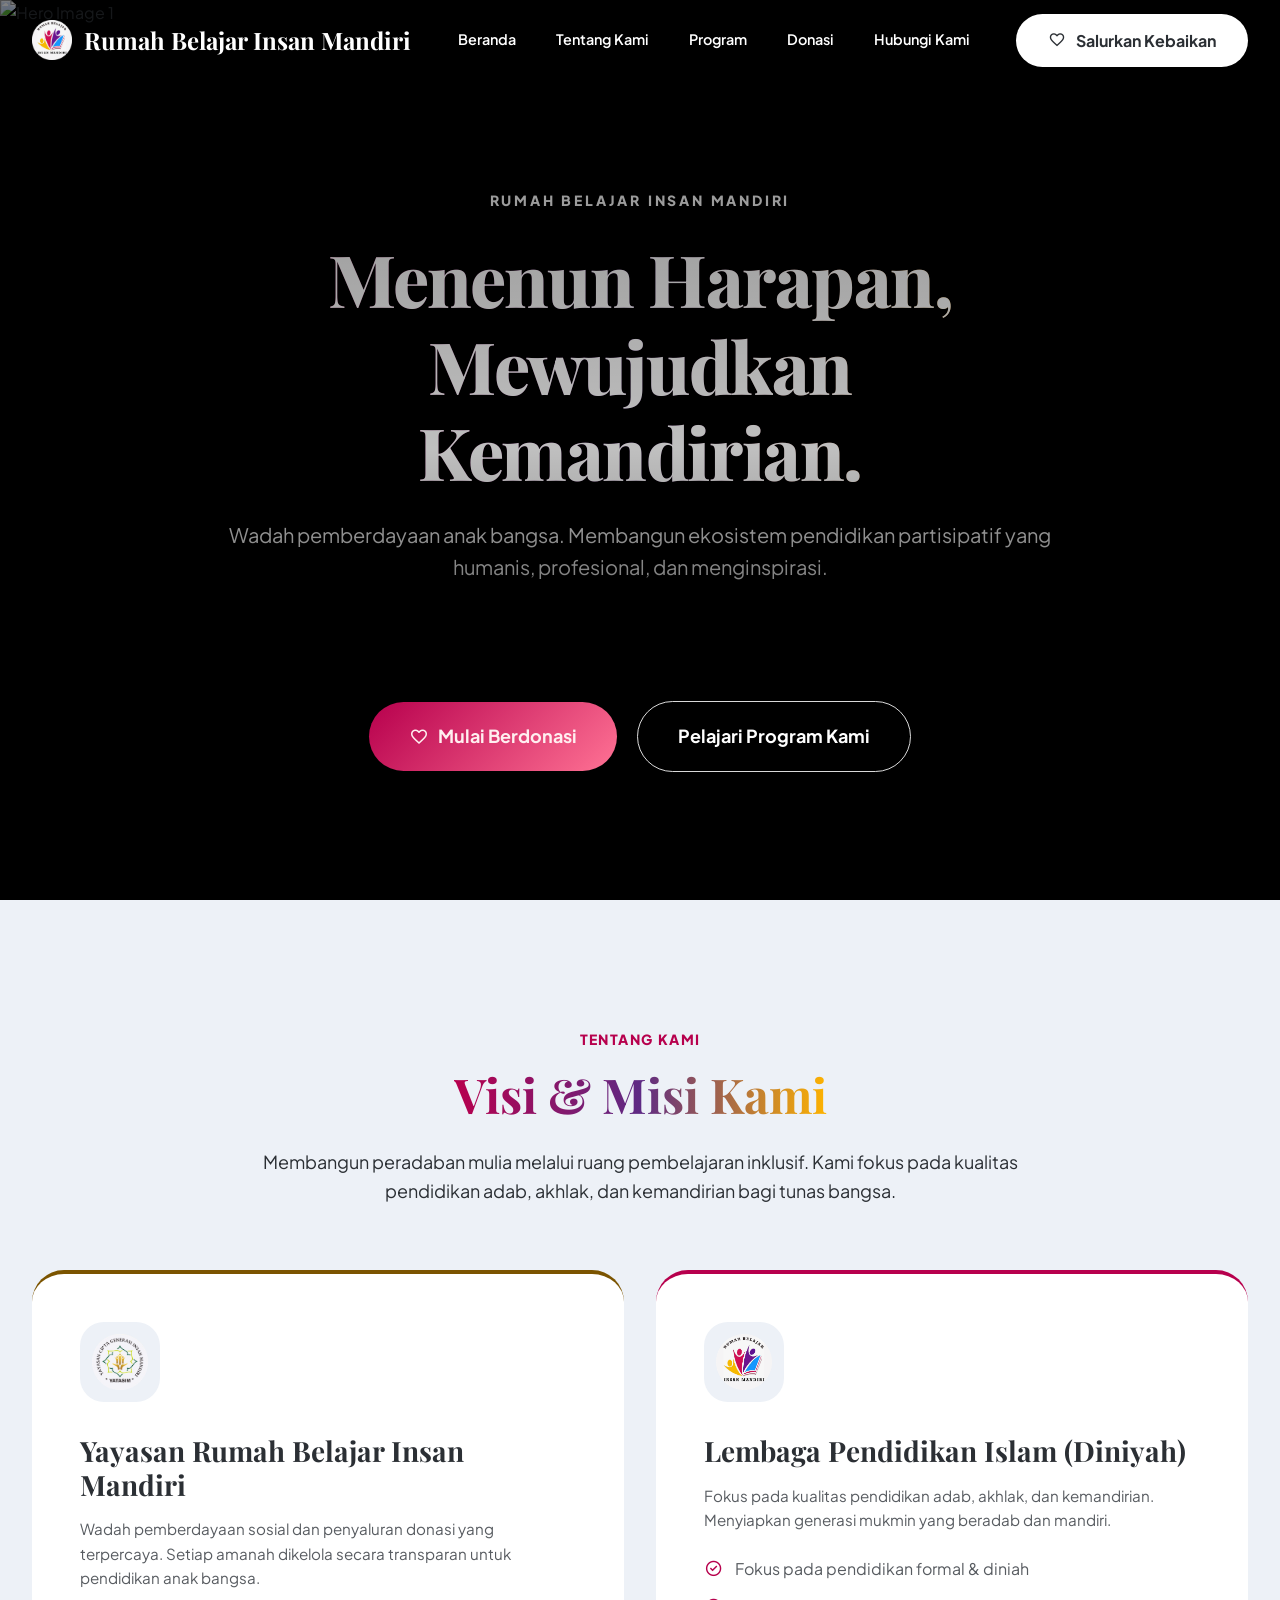
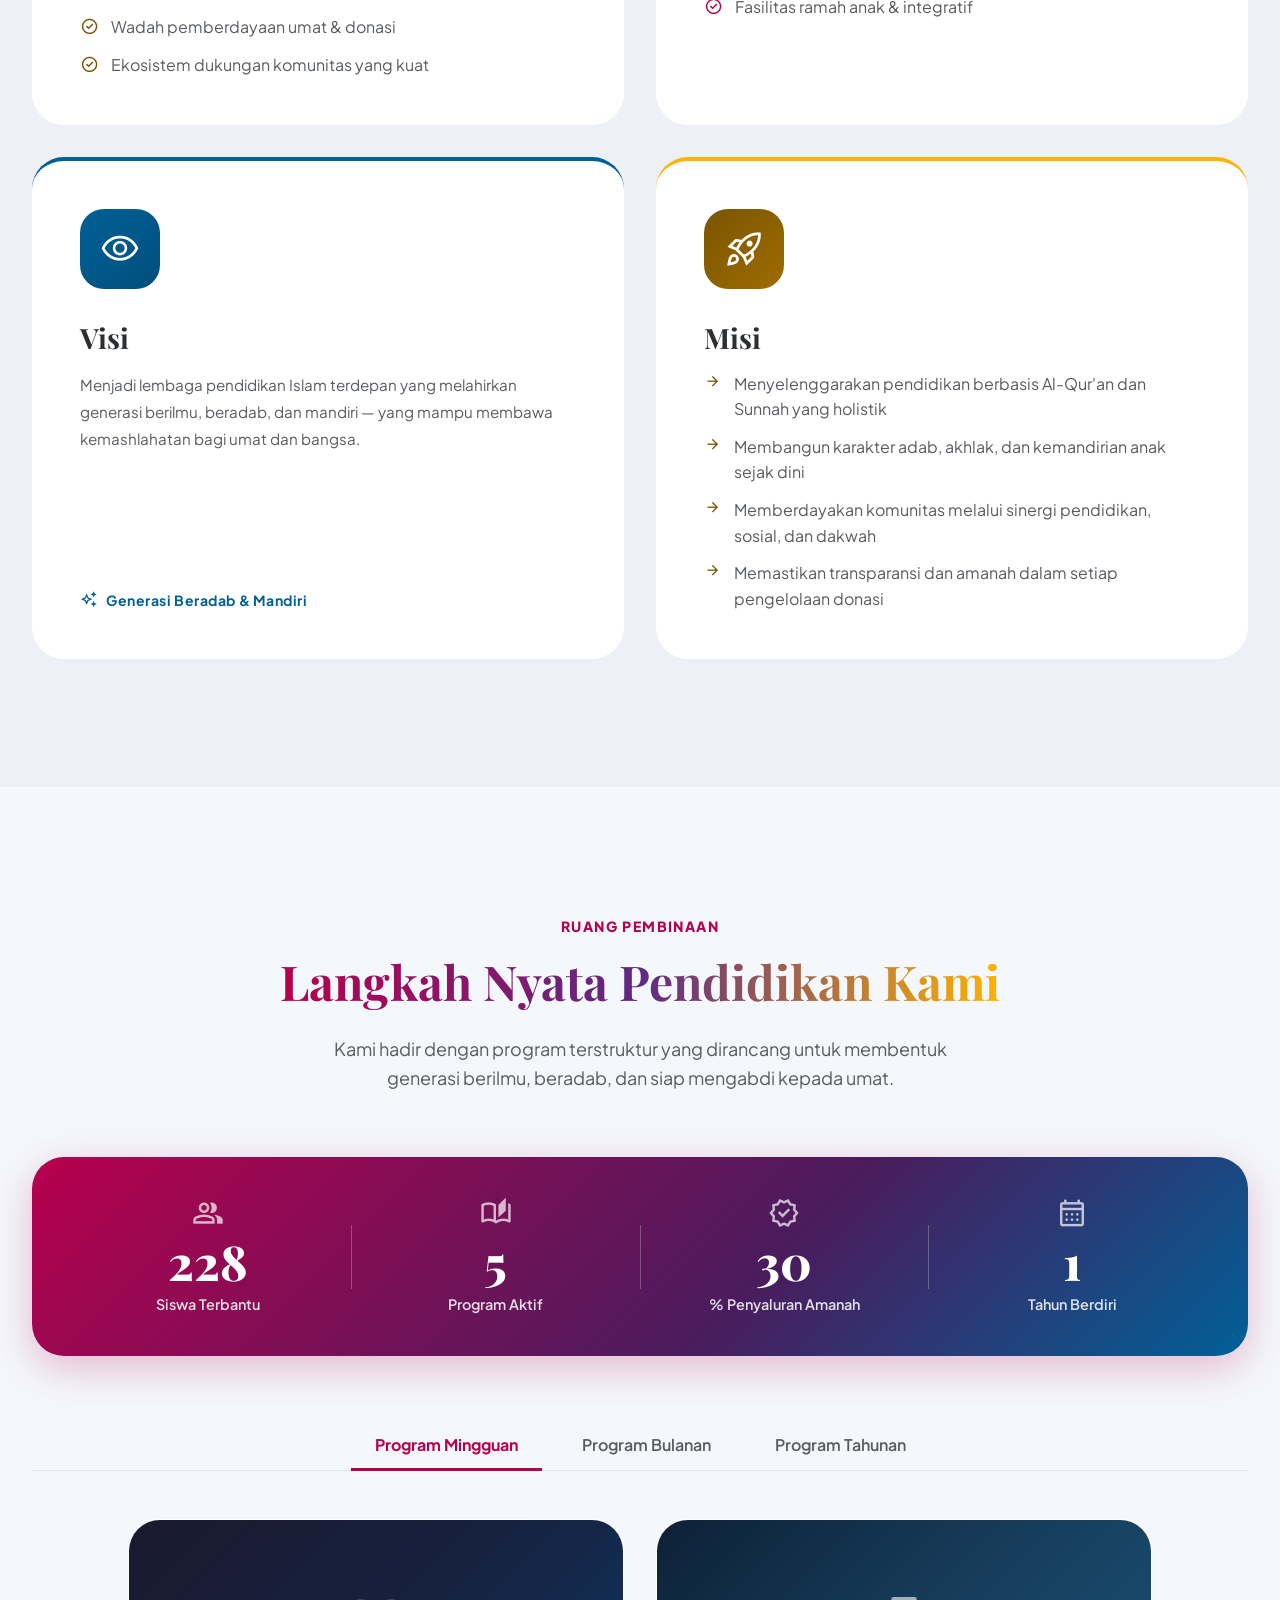
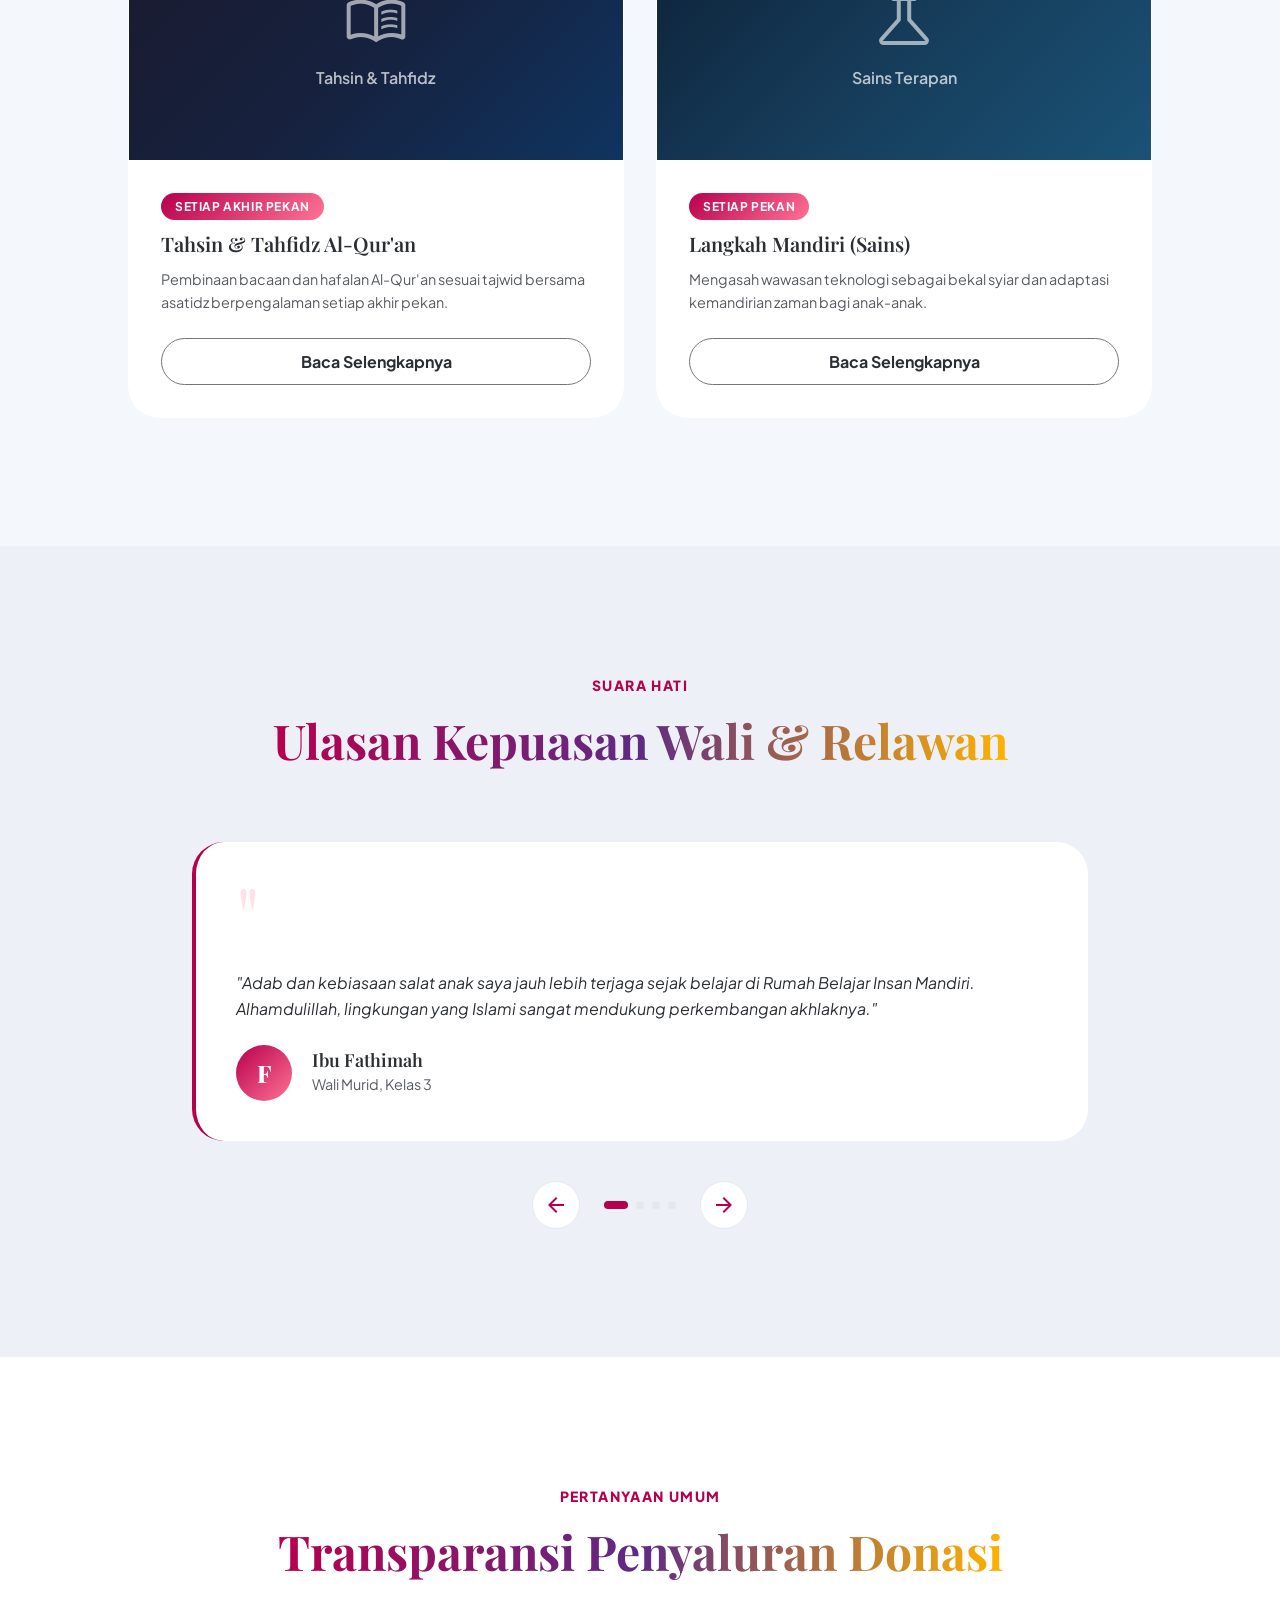
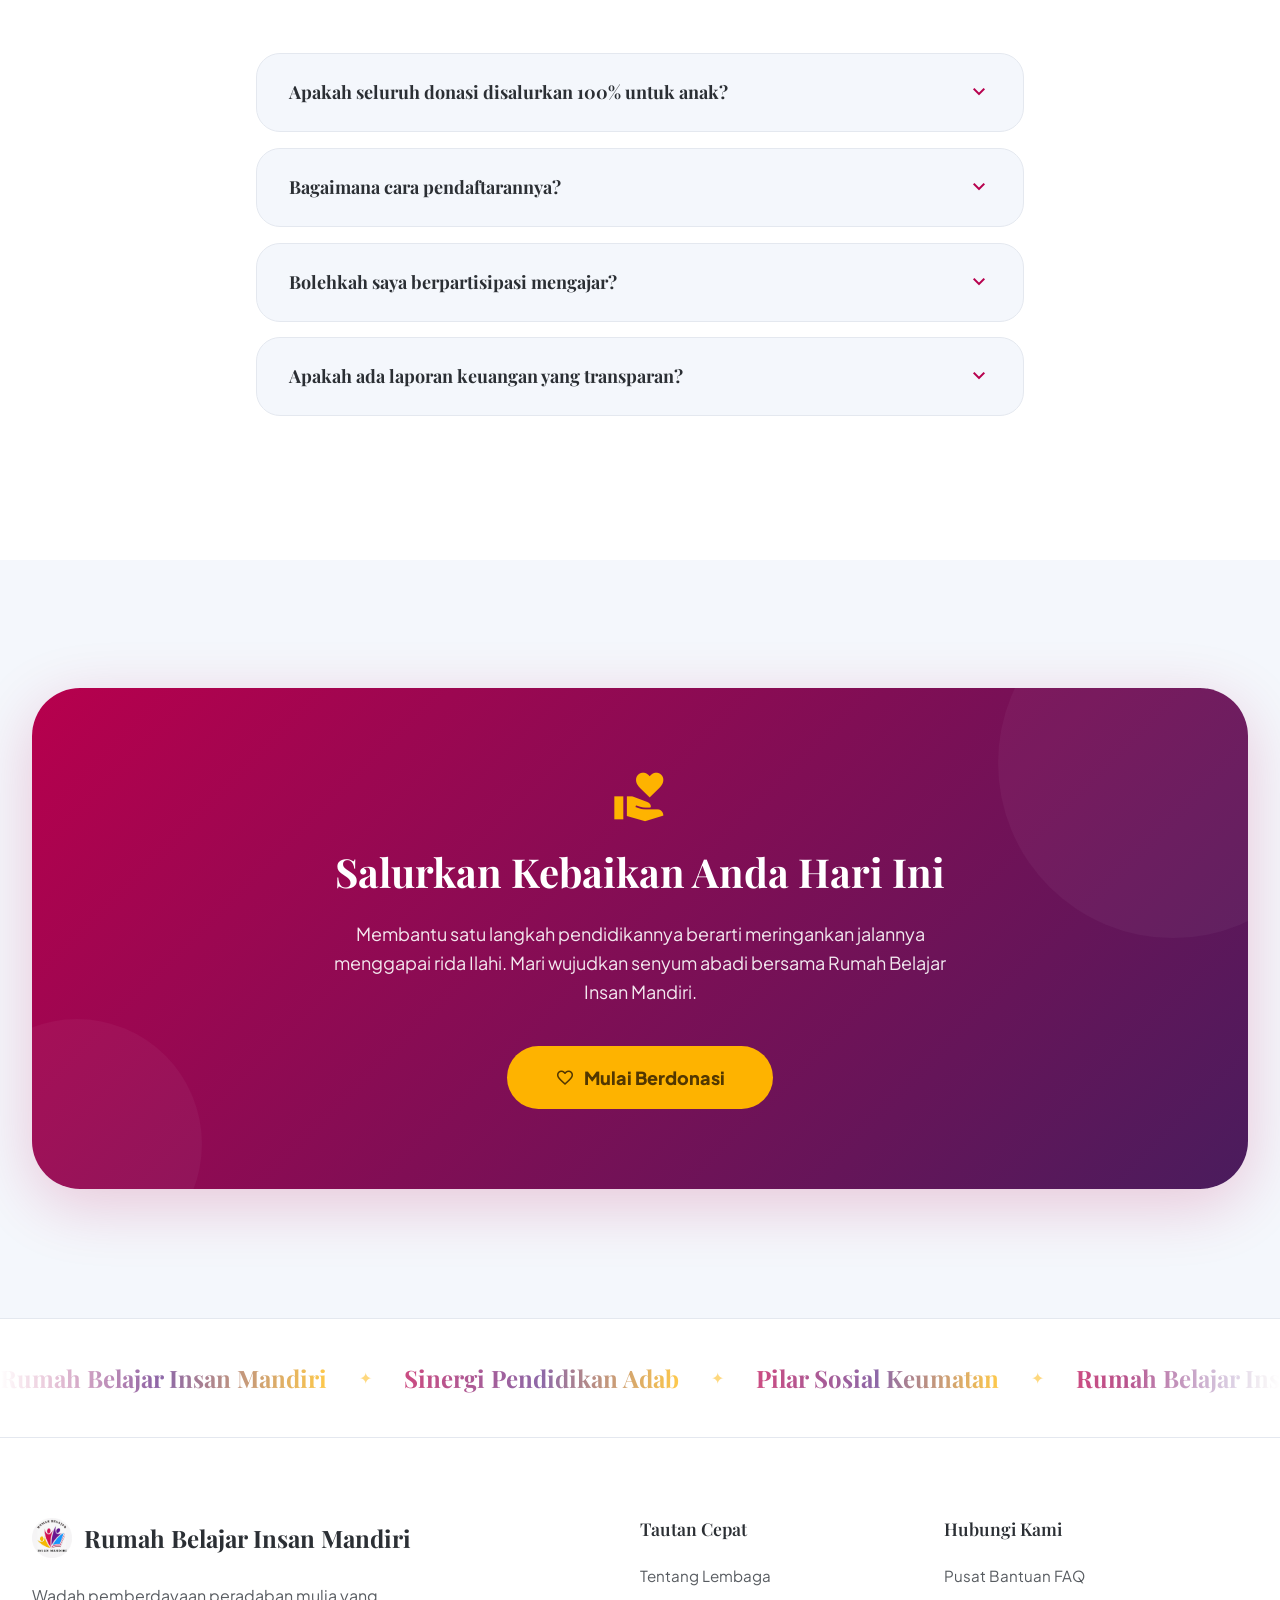
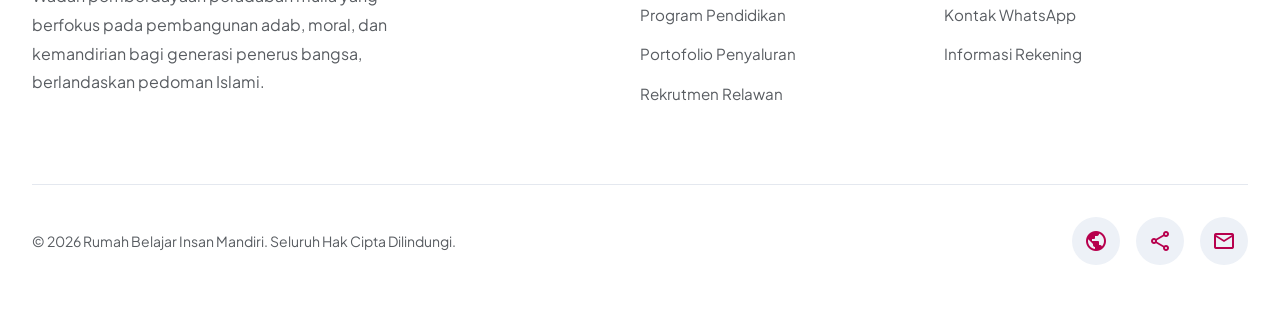
==== index.html @ d5477047 "first commit" ====
<!DOCTYPE html>
<html lang="id">
<head>
    <meta charset="UTF-8">
    <meta name="viewport" content="width=device-width, initial-scale=1.0">
    <title>Rumah Belajar Insan Mandiri</title>
    <meta name="description" content="Wadah pemberdayaan peradaban mulia yang berfokus pada pembangunan adab, moral, dan kemandirian bagi generasi penerus bangsa, berlandaskan pedoman Islami.">
    
    <!-- Fonts -->
    <link rel="preconnect" href="https://fonts.googleapis.com">
    <link rel="preconnect" href="https://fonts.gstatic.com" crossorigin>
    <link href="https://fonts.googleapis.com/css2?family=Plus+Jakarta+Sans:wght@400;500;600;700;800&family=Playfair+Display:ital,wght@0,600;0,700;0,800;1,600&display=swap" rel="stylesheet">
    <link href="https://fonts.googleapis.com/css2?family=Material+Symbols+Outlined:wght,FILL@100..700,0..1&display=swap" rel="stylesheet">
    
    <link rel="stylesheet" href="./css/styles.css">
</head>
<body>

    <!-- Top Navigation (Transparent-to-Solid via JS) -->
    <header class="header-glass">
        <nav class="container flex justify-between items-center" style="height: 100%;">
            <div class="nav-logo">
                <img src="./logo2.png" alt="Logo Rumah Belajar Insan Mandiri">
                <span class="nav-title">Rumah Belajar Insan Mandiri</span>
            </div>
            
            <div class="nav-links">
                <a href="#" class="active">Beranda</a>
                <a href="#tentang">Tentang Kami</a>
                <a href="#program">Program</a>
                <a href="#donasi">Donasi</a>
                <a href="#kontak">Hubungi Kami</a>
            </div>
            
            <div class="nav-actions">
                <button class="btn btn-primary" onclick="document.getElementById('donasi').scrollIntoView({behavior:'smooth'})">
                    <span class="material-symbols-outlined" style="font-size: 18px;">favorite</span>
                    Salurkan Kebaikan
                </button>
            </div>
        </nav>
    </header>

    <main>
        <!-- ===== HERO SECTION ===== -->
        <section class="hero-wrapper">
            <div id="hero-slider" style="position: absolute; inset: 0;"></div>
            <div class="hero-slider-overlay"></div>
            
            <!-- Hero Content: text injected by JS, buttons fixed at bottom -->
            <div class="hero-content">
                <!-- CTA buttons stay fixed at bottom, text is in .hero-slide-text above -->
                <div class="hero-cta-wrapper">
                    <a href="#donasi" class="btn btn-primary fade-stagger-1" style="padding: 1.25rem 2.5rem; font-size: 1.125rem;">
                        <span class="material-symbols-outlined" style="font-size: 20px;">favorite</span>
                        Mulai Berdonasi
                    </a>
                    <a href="#program" class="btn btn-hero-outline fade-stagger-2" style="padding: 1.25rem 2.5rem; font-size: 1.125rem;">
                        Pelajari Program Kami
                    </a>
                </div>
            </div>
        </section>

        <!-- STATS SECTION removed from here, moved to Program section -->

        <!-- ===== TENTANG KAMI SECTION ===== -->
        <section id="tentang" class="section-padding" style="background-color: var(--surface-container-low)">
            <div class="container">
                <!-- Section Heading - CENTERED -->
                <div class="section-heading reveal">
                    <span class="text-label-md">Tentang Kami</span>
                    <h2 class="text-gradient">Visi &amp; Misi Kami</h2>
                    <p class="text-body-lg" style="max-width: 48rem; margin: 0 auto; color: var(--on-surface);">Membangun peradaban mulia melalui ruang pembelajaran inklusif. Kami fokus pada kualitas pendidikan adab, akhlak, dan kemandirian bagi tunas bangsa.</p>
                </div>
                
                <!-- 3-Card Layout: Lembaga + Visi + Misi -->
                <div class="tentang-cards-grid">
                    <!-- Card 1: Yayasan -->
                    <div class="bento-card reveal delay-100" style="border-top: 4px solid var(--tertiary);">
                        <div class="bento-icon" style="background-color: var(--surface-container-low); padding: 0.5rem;">
                            <img src="./logo1.png" alt="Yayasan" style="width: 3.5rem; height: 3.5rem; object-fit: contain; border-radius: 0;">
                        </div>
                        <h3 style="margin-bottom: 1rem;">Yayasan Rumah Belajar Insan Mandiri</h3>
                        <p class="text-on-surface-variant" style="margin-bottom: 1.5rem; font-size: 0.95rem;">Wadah pemberdayaan sosial dan penyaluran donasi yang terpercaya. Setiap amanah dikelola secara transparan untuk pendidikan anak bangsa.</p>
                        <ul style="color: var(--on-surface-variant); list-style-type: none; padding: 0; display: flex; flex-direction: column; gap: 0.75rem;">
                            <li style="display: flex; align-items: center; gap: 0.75rem;">
                                <span class="material-symbols-outlined" style="font-size: 1.2rem; color: var(--tertiary); flex-shrink: 0;">check_circle</span>
                                Wadah pemberdayaan umat &amp; donasi
                            </li>
                            <li style="display: flex; align-items: center; gap: 0.75rem;">
                                <span class="material-symbols-outlined" style="font-size: 1.2rem; color: var(--tertiary); flex-shrink: 0;">check_circle</span>
                                Ekosistem dukungan komunitas yang kuat
                            </li>
                        </ul>
                    </div>
                    
                    <!-- Card 2: Lembaga Pendidikan (logo2) -->
                    <div class="bento-card reveal delay-200" style="border-top: 4px solid var(--primary);">
                        <div class="bento-icon" style="background-color: var(--surface-container-low); padding: 0.5rem;">
                            <img src="./logo2.png" alt="Lembaga Pendidikan" style="width: 3.5rem; height: 3.5rem; object-fit: contain; border-radius: 0;">
                        </div>
                        <h3 style="margin-bottom: 1rem;">Lembaga Pendidikan Islam (Diniyah)</h3>
                        <p class="text-on-surface-variant" style="margin-bottom: 1.5rem; font-size: 0.95rem;">Fokus pada kualitas pendidikan adab, akhlak, dan kemandirian. Menyiapkan generasi mukmin yang beradab dan mandiri.</p>
                        <ul style="color: var(--on-surface-variant); list-style-type: none; padding: 0; display: flex; flex-direction: column; gap: 0.75rem;">
                            <li style="display: flex; align-items: center; gap: 0.75rem;">
                                <span class="material-symbols-outlined" style="font-size: 1.2rem; color: var(--primary); flex-shrink: 0;">check_circle</span>
                                Fokus pada pendidikan formal &amp; diniah
                            </li>
                            <li style="display: flex; align-items: center; gap: 0.75rem;">
                                <span class="material-symbols-outlined" style="font-size: 1.2rem; color: var(--primary); flex-shrink: 0;">check_circle</span>
                                Fasilitas ramah anak &amp; integratif
                            </li>
                        </ul>
                    </div>

                    <!-- Card 3: Visi -->
                    <div class="bento-card visi-card reveal delay-300" style="border-top: 4px solid var(--secondary);">
                        <div class="bento-icon" style="background: linear-gradient(135deg, var(--secondary) 0%, #004f7c 100%);">
                            <span class="material-symbols-outlined" style="color: white; font-size: 2.5rem;">visibility</span>
                        </div>
                        <h3 style="margin-bottom: 1rem;">Visi</h3>
                        <p class="text-on-surface-variant" style="font-size: 0.95rem; line-height: 1.8;">
                            Menjadi lembaga pendidikan Islam terdepan yang melahirkan generasi berilmu, beradab, dan mandiri — yang mampu membawa kemashlahatan bagi umat dan bangsa.
                        </p>
                        <div class="vision-badge">
                            <span class="material-symbols-outlined" style="font-size: 1.1rem; color: var(--secondary);">auto_awesome</span>
                            Generasi Beradab &amp; Mandiri
                        </div>
                    </div>

                    <!-- Card 4: Misi -->
                    <div class="bento-card misi-card reveal delay-400" style="border-top: 4px solid var(--tertiary-container);">
                        <div class="bento-icon" style="background: linear-gradient(135deg, var(--tertiary) 0%, #9e6d00 100%);">
                            <span class="material-symbols-outlined" style="color: white; font-size: 2.5rem;">rocket_launch</span>
                        </div>
                        <h3 style="margin-bottom: 1rem;">Misi</h3>
                        <ul style="color: var(--on-surface-variant); list-style-type: none; padding: 0; display: flex; flex-direction: column; gap: 0.75rem;">
                            <li style="display: flex; align-items: flex-start; gap: 0.75rem;">
                                <span class="material-symbols-outlined" style="font-size: 1.1rem; color: var(--tertiary); flex-shrink: 0; margin-top: 2px;">arrow_forward</span>
                                Menyelenggarakan pendidikan berbasis Al-Qur'an dan Sunnah yang holistik
                            </li>
                            <li style="display: flex; align-items: flex-start; gap: 0.75rem;">
                                <span class="material-symbols-outlined" style="font-size: 1.1rem; color: var(--tertiary); flex-shrink: 0; margin-top: 2px;">arrow_forward</span>
                                Membangun karakter adab, akhlak, dan kemandirian anak sejak dini
                            </li>
                            <li style="display: flex; align-items: flex-start; gap: 0.75rem;">
                                <span class="material-symbols-outlined" style="font-size: 1.1rem; color: var(--tertiary); flex-shrink: 0; margin-top: 2px;">arrow_forward</span>
                                Memberdayakan komunitas melalui sinergi pendidikan, sosial, dan dakwah
                            </li>
                            <li style="display: flex; align-items: flex-start; gap: 0.75rem;">
                                <span class="material-symbols-outlined" style="font-size: 1.1rem; color: var(--tertiary); flex-shrink: 0; margin-top: 2px;">arrow_forward</span>
                                Memastikan transparansi dan amanah dalam setiap pengelolaan donasi
                            </li>
                        </ul>
                    </div>
                </div>
            </div>
        </section>

        <!-- ===== PROGRAM SECTION ===== -->
        <section id="program" class="section-padding">
            <div class="container">
                <!-- Section Heading - CENTERED -->
                <div class="section-heading reveal">
                    <span class="text-label-md">Ruang Pembinaan</span>
                    <h2 class="text-gradient">Langkah Nyata Pendidikan Kami</h2>
                    <p class="text-body-lg" style="max-width: 42rem; color: var(--on-surface-variant);">Kami hadir dengan program terstruktur yang dirancang untuk membentuk generasi berilmu, beradab, dan siap mengabdi kepada umat.</p>
                </div>

                <!-- ===== STATS COUNTER (moved from home) ===== -->
                <div class="program-stats-banner reveal delay-100">
                    <div class="pstat-item">
                        <span class="material-symbols-outlined pstat-icon">group</span>
                        <div class="stat-number" data-target="500">0</div>
                        <div class="stat-label">Siswa Terbantu</div>
                    </div>
                    <div class="pstat-divider"></div>
                    <div class="pstat-item">
                        <span class="material-symbols-outlined pstat-icon">auto_stories</span>
                        <div class="stat-number" data-target="12">0</div>
                        <div class="stat-label">Program Aktif</div>
                    </div>
                    <div class="pstat-divider"></div>
                    <div class="pstat-item">
                        <span class="material-symbols-outlined pstat-icon">verified</span>
                        <div class="stat-number" data-target="100">0</div>
                        <div class="stat-label">% Penyaluran Amanah</div>
                    </div>
                    <div class="pstat-divider"></div>
                    <div class="pstat-item">
                        <span class="material-symbols-outlined pstat-icon">calendar_month</span>
                        <div class="stat-number" data-target="5">0</div>
                        <div class="stat-label">Tahun Berdiri</div>
                    </div>
                </div>

                <!-- Program Tabs Menu -->
                <div class="program-tabs flex justify-center gap-4 mb-12 reveal delay-200">
                    <button class="tab-btn active" data-tab="mingguan">Program Mingguan</button>
                    <button class="tab-btn" data-tab="bulanan">Program Bulanan</button>
                    <button class="tab-btn" data-tab="tahunan">Program Tahunan</button>
                </div>
                
                <!-- Mingguan -->
                <div class="tab-content active" id="tab-mingguan">
                    <div class="grid grid-cols-2 gap-8" style="max-width: 64rem; margin: 0 auto;">
                        <div class="program-card reveal delay-100">
                            <div class="program-image-wrapper">
                                <div class="program-img-placeholder" style="background: linear-gradient(135deg, #1a1a2e 0%, #16213e 50%, #0f3460 100%);">
                                    <span class="material-symbols-outlined" style="font-size: 4rem; color: rgba(255,255,255,0.6);">menu_book</span>
                                    <p style="color: rgba(255,255,255,0.7); font-weight: 600; margin-top: 0.75rem;">Tahsin &amp; Tahfidz</p>
                                </div>
                            </div>
                            <div class="program-content">
                                <div class="program-badge">Setiap Akhir Pekan</div>
                                <h4 style="margin-bottom: 0.75rem;">Tahsin &amp; Tahfidz Al-Qur'an</h4>
                                <p class="text-on-surface-variant text-sm" style="margin-bottom: 1.5rem;">Pembinaan bacaan dan hafalan Al-Qur'an sesuai tajwid bersama asatidz berpengalaman setiap akhir pekan.</p>
                                <button class="btn btn-outline" style="width: 100%; border: 1px solid var(--outline); padding: 0.75rem;">Baca Selengkapnya</button>
                            </div>
                        </div>
                        <div class="program-card reveal delay-200">
                            <div class="program-image-wrapper">
                                <div class="program-img-placeholder" style="background: linear-gradient(135deg, #0d2137 0%, #163c5a 50%, #1a5276 100%);">
                                    <span class="material-symbols-outlined" style="font-size: 4rem; color: rgba(255,255,255,0.6);">science</span>
                                    <p style="color: rgba(255,255,255,0.7); font-weight: 600; margin-top: 0.75rem;">Sains Terapan</p>
                                </div>
                            </div>
                            <div class="program-content">
                                <div class="program-badge">Setiap Pekan</div>
                                <h4 style="margin-bottom: 0.75rem;">Langkah Mandiri (Sains)</h4>
                                <p class="text-on-surface-variant text-sm" style="margin-bottom: 1.5rem;">Mengasah wawasan teknologi sebagai bekal syiar dan adaptasi kemandirian zaman bagi anak-anak.</p>
                                <button class="btn btn-outline" style="width: 100%; border: 1px solid var(--outline); padding: 0.75rem;">Baca Selengkapnya</button>
                            </div>
                        </div>
                    </div>
                </div>

                <!-- Bulanan -->
                <div class="tab-content" id="tab-bulanan" style="display: none;">
                    <div class="grid grid-cols-2 gap-8" style="max-width: 64rem; margin: 0 auto;">
                        <div class="program-card">
                            <div class="program-image-wrapper">
                                <div class="program-img-placeholder" style="background: linear-gradient(135deg, #1b1b2f 0%, #2d2b55 50%, #3d3580 100%);">
                                    <span class="material-symbols-outlined" style="font-size: 4rem; color: rgba(255,255,255,0.6);">volunteer_activism</span>
                                    <p style="color: rgba(255,255,255,0.7); font-weight: 600; margin-top: 0.75rem;">Bakti Sosial</p>
                                </div>
                            </div>
                            <div class="program-content">
                                <div class="program-badge">Setiap Bulan</div>
                                <h4 style="margin-bottom: 0.75rem;">Bakti Sosial Peduli Umat</h4>
                                <p class="text-on-surface-variant text-sm" style="margin-bottom: 1.5rem;">Kegiatan rutin pembagian sembako dan bantuan pendidikan untuk keluarga prasejahtera.</p>
                                <button class="btn btn-outline" style="width: 100%; border: 1px solid var(--outline); padding: 0.75rem;">Baca Selengkapnya</button>
                            </div>
                        </div>
                        <div class="program-card">
                            <div class="program-image-wrapper">
                                <div class="program-img-placeholder" style="background: linear-gradient(135deg, #1a0a26 0%, #331a4a 50%, #4a2570 100%);">
                                    <span class="material-symbols-outlined" style="font-size: 4rem; color: rgba(255,255,255,0.6);">family_restroom</span>
                                    <p style="color: rgba(255,255,255,0.7); font-weight: 600; margin-top: 0.75rem;">Parenting Islami</p>
                                </div>
                            </div>
                            <div class="program-content">
                                <div class="program-badge">Bulanan</div>
                                <h4 style="margin-bottom: 0.75rem;">Kajian Parenting Islami</h4>
                                <p class="text-on-surface-variant text-sm" style="margin-bottom: 1.5rem;">Membekali wali murid dengan ilmu pengasuhan anak secara Islami agar selaras antara sekolah dan rumah.</p>
                                <button class="btn btn-outline" style="width: 100%; border: 1px solid var(--outline); padding: 0.75rem;">Baca Selengkapnya</button>
                            </div>
                        </div>
                    </div>
                </div>

                <!-- Tahunan -->
                <div class="tab-content" id="tab-tahunan" style="display: none;">
                    <div class="grid grid-cols-2 gap-8" style="max-width: 64rem; margin: 0 auto;">
                        <div class="program-card">
                            <div class="program-image-wrapper">
                                <div class="program-img-placeholder" style="background: linear-gradient(135deg, #162026 0%, #1a3540 50%, #1e4d5e 100%);">
                                    <span class="material-symbols-outlined" style="font-size: 4rem; color: rgba(255,255,255,0.6);">mosque</span>
                                    <p style="color: rgba(255,255,255,0.7); font-weight: 600; margin-top: 0.75rem;">Ramadhan</p>
                                </div>
                            </div>
                            <div class="program-content">
                                <div class="program-badge">Tahunan</div>
                                <h4 style="margin-bottom: 0.75rem;">Semarak Ramadhan Berkah</h4>
                                <p class="text-on-surface-variant text-sm" style="margin-bottom: 1.5rem;">Pesantren kilat, ifthar jama'i, dan i'tikaf bersama untuk memaksimalkan ibadah di bulan rahmat.</p>
                                <button class="btn btn-outline" style="width: 100%; border: 1px solid var(--outline); padding: 0.75rem;">Baca Selengkapnya</button>
                            </div>
                        </div>
                        <div class="program-card">
                            <div class="program-image-wrapper">
                                <div class="program-img-placeholder" style="background: linear-gradient(135deg, #1a2600 0%, #2d4000 50%, #3f5900 100%);">
                                    <span class="material-symbols-outlined" style="font-size: 4rem; color: rgba(255,255,255,0.6);">school</span>
                                    <p style="color: rgba(255,255,255,0.7); font-weight: 600; margin-top: 0.75rem;">Wisuda Santri</p>
                                </div>
                            </div>
                            <div class="program-content">
                                <div class="program-badge">Tahunan</div>
                                <h4 style="margin-bottom: 0.75rem;">Wisuda &amp; Panggung Adab</h4>
                                <p class="text-on-surface-variant text-sm" style="margin-bottom: 1.5rem;">Ajang apresiasi tahunan di mana santri menunjukkan hafalan, adab, serta keterampilan.</p>
                                <button class="btn btn-outline" style="width: 100%; border: 1px solid var(--outline); padding: 0.75rem;">Baca Selengkapnya</button>
                            </div>
                        </div>
                    </div>
                </div>
            </div>
        </section>

        <!-- ===== TESTIMONIAL SECTION ===== -->
        <section class="section-padding testimonial-section">
            <div class="container">
                <!-- Section Heading - CENTERED -->
                <div class="section-heading reveal">
                    <span class="text-label-md">Suara Hati</span>
                    <h2 class="text-gradient">Ulasan Kepuasan Wali &amp; Relawan</h2>
                </div>
                
                <!-- Auto-rotating Testimonial Slider -->
                <div class="testimonial-slider-wrapper reveal delay-200">
                    <div class="testimonial-slider" id="testimonial-slider">

                        <div class="testimonial-slide active">
                            <div class="testimonial-card">
                                <span class="quote-mark">"</span>
                                <p class="testimonial-text">"Adab dan kebiasaan salat anak saya jauh lebih terjaga sejak belajar di Rumah Belajar Insan Mandiri. Alhamdulillah, lingkungan yang Islami sangat mendukung perkembangan akhlaknya."</p>
                                <div class="testimonial-author">
                                    <div class="testimonial-avatar" style="background: linear-gradient(135deg, var(--primary), var(--primary-container));">F</div>
                                    <div>
                                        <h4 style="font-size: 1.125rem;">Ibu Fathimah</h4>
                                        <span class="text-on-surface-variant text-sm">Wali Murid, Kelas 3</span>
                                    </div>
                                </div>
                            </div>
                        </div>

                        <div class="testimonial-slide">
                            <div class="testimonial-card">
                                <span class="quote-mark">"</span>
                                <p class="testimonial-text">"Mengabdi di sini menyadarkan saya bahwa sedekah ilmu adalah investasi abadi. Suasana Islami yang terjaga membuat aktivitas mengajar terasa sangat bermakna."</p>
                                <div class="testimonial-author">
                                    <div class="testimonial-avatar" style="background: linear-gradient(135deg, var(--secondary), #004f7c);">R</div>
                                    <div>
                                        <h4 style="font-size: 1.125rem;">Ust. Rahmat</h4>
                                        <span class="text-on-surface-variant text-sm">Pengajar Hafalan</span>
                                    </div>
                                </div>
                            </div>
                        </div>

                        <div class="testimonial-slide">
                            <div class="testimonial-card">
                                <span class="quote-mark">"</span>
                                <p class="testimonial-text">"Program sains di sini benar-benar inovatif. Anak saya jadi lebih kritis dan kreatif. Yang paling membanggakan, semua ilmu diajarkan dengan landasan keimanan yang kuat."</p>
                                <div class="testimonial-author">
                                    <div class="testimonial-avatar" style="background: linear-gradient(135deg, var(--tertiary), #9e6d00);">A</div>
                                    <div>
                                        <h4 style="font-size: 1.125rem;">Bapak Ahmad</h4>
                                        <span class="text-on-surface-variant text-sm">Wali Murid, Kelas 5</span>
                                    </div>
                                </div>
                            </div>
                        </div>

                        <div class="testimonial-slide">
                            <div class="testimonial-card">
                                <span class="quote-mark">"</span>
                                <p class="testimonial-text">"Donasi saya benar-benar terasa dampaknya. Laporan yang transparan dan komunikasi yang hangat membuat saya yakin untuk terus berkontribusi setiap bulannya."</p>
                                <div class="testimonial-author">
                                    <div class="testimonial-avatar" style="background: linear-gradient(135deg, #2d7a22, #4caf50);">S</div>
                                    <div>
                                        <h4 style="font-size: 1.125rem;">Ibu Siti Rahmah</h4>
                                        <span class="text-on-surface-variant text-sm">Donatur Tetap</span>
                                    </div>
                                </div>
                            </div>
                        </div>

                    </div>

                    <!-- Slider Controls -->
                    <div class="testimonial-controls">
                        <button class="testimonial-nav" id="prev-testimonial" aria-label="Previous">
                            <span class="material-symbols-outlined">arrow_back</span>
                        </button>
                        <div class="testimonial-dots" id="testimonial-dots"></div>
                        <button class="testimonial-nav" id="next-testimonial" aria-label="Next">
                            <span class="material-symbols-outlined">arrow_forward</span>
                        </button>
                    </div>
                </div>
            </div>
        </section>

        <!-- ===== FAQ SECTION ===== -->
        <section class="section-padding faq-section">
            <div class="container">
                <!-- Section Heading - CENTERED -->
                <div class="section-heading reveal">
                    <span class="text-label-md">Pertanyaan Umum</span>
                    <h2 class="text-gradient">Transparansi Penyaluran Donasi</h2>
                </div>
                
                <div style="max-width: 48rem; margin: 0 auto;">
                    <div class="faq-item reveal delay-100">
                        <div class="faq-question">
                            Apakah seluruh donasi disalurkan 100% untuk anak?
                            <span class="material-symbols-outlined icon">expand_more</span>
                        </div>
                        <div class="faq-answer">
                            Tentu. Infaq dan sedekah yang masuk secara ketat diaudit dan disalurkan sepenuhnya untuk operasional pendidikan, gizi, dan fasilitas Rumah Belajar Insan Mandiri.
                        </div>
                    </div>
                    <div class="faq-item reveal delay-200">
                        <div class="faq-question">
                            Bagaimana cara pendaftarannya?
                            <span class="material-symbols-outlined icon">expand_more</span>
                        </div>
                        <div class="faq-answer">
                            Sangat mudah. Anda bisa datang langsung ke sekretariat kami pada jam kerja atau menghubungi admin via WhatsApp di bagian 'Hubungi Kami'.
                        </div>
                    </div>
                    <div class="faq-item reveal delay-300">
                        <div class="faq-question">
                            Bolehkah saya berpartisipasi mengajar?
                            <span class="material-symbols-outlined icon">expand_more</span>
                        </div>
                        <div class="faq-answer">
                            Kami sangat terbuka untuk relawan pendidik. Jika Anda memiliki kompetensi dasar Agama, Sains, atau keterampilan praktis, pintu kami selebar-lebarnya terbuka.
                        </div>
                    </div>
                    <div class="faq-item reveal delay-300">
                        <div class="faq-question">
                            Apakah ada laporan keuangan yang transparan?
                            <span class="material-symbols-outlined icon">expand_more</span>
                        </div>
                        <div class="faq-answer">
                            Ya, laporan keuangan dan penyaluran donasi kami tersedia secara berkala dan dapat diakses oleh semua donatur. Transparansi adalah prinsip utama amanah kami.
                        </div>
                    </div>
                </div>
            </div>
        </section>

        <!-- ===== DONATION CTA SECTION ===== -->
        <section id="donasi" class="section-padding">
            <div class="container">
                <div class="donation-box reveal" style="background: linear-gradient(135deg, var(--primary) 0%, #4a1c5d 100%); color: white;">
                    <span class="material-symbols-outlined" style="font-size: 3.5rem; color: var(--tertiary-container); font-variation-settings: 'FILL' 1; display: block; margin-bottom: 1.5rem;">volunteer_activism</span>
                    <h2 style="font-size: 2.5rem; margin: 0 auto 1.5rem auto; max-width: 48rem; color: white;">
                        Salurkan Kebaikan Anda Hari Ini
                    </h2>
                    <p style="max-width: 40rem; margin: 0 auto 2.5rem auto; font-size: 1.125rem; color: rgba(255,255,255,0.9);">
                        Membantu satu langkah pendidikannya berarti meringankan jalannya menggapai rida Ilahi. Mari wujudkan senyum abadi bersama Rumah Belajar Insan Mandiri.
                    </p>
                    <div id="donation-cta-container" style="display: flex; flex-direction: column; align-items: center; gap: 1rem;">
                        <button class="btn" id="btn-mulai-donasi" style="font-size: 1.125rem; padding: 1.25rem 3rem; border-radius: 99px; font-weight: 800; background: var(--tertiary-container); color: var(--on-tertiary);">
                            <span class="material-symbols-outlined" style="font-size: 20px;">favorite</span>
                            Mulai Berdonasi
                        </button>
                        <div id="donation-options" style="display: none; gap: 1rem; flex-wrap: wrap; justify-content: center;">
                            <button class="btn" style="background: white; color: var(--primary); font-size: 1rem; padding: 1.25rem 2rem; border-radius: 99px; font-weight: 800; box-shadow: 0 4px 12px rgba(0,0,0,0.2);">
                                <span class="material-symbols-outlined" style="font-size: 20px;">account_balance</span>
                                Donasi via Bank
                            </button>
                            <button class="btn" style="background: transparent; color: white; border: 2px solid rgba(255,255,255,0.9); font-size: 1rem; padding: 1.25rem 2rem; border-radius: 99px; font-weight: 800;">
                                <span class="material-symbols-outlined" style="font-size: 20px;">chat</span>
                                Donasi via WhatsApp
                            </button>
                        </div>
                    </div>
                </div>
            </div>
        </section>

        <!-- ===== SCROLLING TAGLINE (Marquee) ===== -->
        <section class="marquee-section">
            <div class="marquee-container">
                <div class="marquee-track">
                    <span class="marquee-text">Rumah Belajar Insan Mandiri</span>
                    <span class="marquee-divider">✦</span>
                    <span class="marquee-text">Sinergi Pendidikan Adab</span>
                    <span class="marquee-divider">✦</span>
                    <span class="marquee-text">Pilar Sosial Keumatan</span>
                    <span class="marquee-divider">✦</span>
                    <span class="marquee-text">Rumah Belajar Insan Mandiri</span>
                    <span class="marquee-divider">✦</span>
                    <span class="marquee-text">Sinergi Pendidikan Adab</span>
                    <span class="marquee-divider">✦</span>
                    <span class="marquee-text">Pilar Sosial Keumatan</span>
                    <span class="marquee-divider">✦</span>
                </div>
            </div>
        </section>
    </main>

    <!-- ===== FOOTER ===== -->
    <footer id="kontak">
        <div class="container">
            <div class="grid grid-cols-4 gap-12" style="margin-bottom: 4rem;">
                <div style="grid-column: span 2;">
                    <div class="nav-logo" style="margin-bottom: 1.5rem;">
                        <img src="./logo2.png" alt="Logo Rumah Belajar Insan Mandiri">
                        <span class="nav-title" style="color: var(--on-background);">Rumah Belajar Insan Mandiri</span>
                    </div>
                    <p class="text-on-surface-variant" style="max-width: 25rem; line-height: 1.8;">
                        Wadah pemberdayaan peradaban mulia yang berfokus pada pembangunan adab, moral, dan kemandirian bagi generasi penerus bangsa, berlandaskan pedoman Islami.
                    </p>
                </div>
                
                <div>
                    <h4>Tautan Cepat</h4>
                    <ul class="footer-links">
                        <li><a href="#tentang">Tentang Lembaga</a></li>
                        <li><a href="#program">Program Pendidikan</a></li>
                        <li><a href="#donasi">Portofolio Penyaluran</a></li>
                        <li><a href="#">Rekrutmen Relawan</a></li>
                    </ul>
                </div>
                
                <div>
                    <h4>Hubungi Kami</h4>
                    <ul class="footer-links">
                        <li><a href="#">Pusat Bantuan FAQ</a></li>
                        <li><a href="#">Kontak WhatsApp</a></li>
                        <li><a href="#">Informasi Rekening</a></li>
                    </ul>
                </div>
            </div>
            
            <div class="flex justify-between items-center" style="border-top: 1px solid var(--surface-container); padding-top: 2rem; flex-wrap: wrap; gap: 1.5rem;">
                <p class="text-on-surface-variant" style="font-size: 0.875rem;">
                    © 2026 Rumah Belajar Insan Mandiri. Seluruh Hak Cipta Dilindungi.
                </p>
                
                <div class="flex gap-4">
                    <a href="#" class="social-pill"><span class="material-symbols-outlined">public</span></a>
                    <a href="#" class="social-pill"><span class="material-symbols-outlined">share</span></a>
                    <a href="#" class="social-pill"><span class="material-symbols-outlined">mail</span></a>
                </div>
            </div>
        </div>
    </footer>

    <script src="./js/script.js"></script>
</body>
</html>
---- css/styles.css ----
:root {
  /* Colors - Minimalist Premium */
  --surface: #f4f7fc;
  --surface-container-lowest: #ffffff;
  --surface-container-low: #edf1f7;
  --surface-container: #e4e8ef;
  --surface-container-high: #dee3ea;
  
  --on-surface: #2b2f34;
  --on-surface-variant: #585c61;
  --on-background: #2b2f34;
  
  --primary: #b7004d; /* Magenta */
  --primary-dim: #a00043;
  --primary-container: #ff7294;
  --on-primary: #ffeff0;
  
  --secondary: #006096; /* Blue */
  --secondary-container: #add6ff;
  --on-secondary: #003759;
  
  --tertiary: #7b5400; /* Golden Yellow */
  --tertiary-container: #feb300;
  --on-tertiary: #523700;
  
  --outline-variant: #aaadb3;
  --outline: #73777c;
  
  /* Typography */
  --font-sans: 'Plus Jakarta Sans', sans-serif;
  --font-serif: 'Playfair Display', serif;
  
  /* Radii & Shadows */
  --radius-sm: 0.5rem;
  --radius-md: 1.5rem;
  --radius-lg: 2rem;
  --radius-xl: 3rem;
  --radius-full: 9999px;
  
  --shadow-ambient: 0 4px 48px rgba(43, 47, 52, 0.06);
  --shadow-glow: 0 8px 32px rgba(183, 0, 77, 0.4);
}

/* Base */
* { margin: 0; padding: 0; box-sizing: border-box; }
html { scroll-behavior: smooth; }
body { font-family: var(--font-sans); background-color: var(--surface); color: var(--on-surface); line-height: 1.6; -webkit-font-smoothing: antialiased; }
a { text-decoration: none; color: inherit; transition: color 0.2s ease; }
ul, ol { list-style: none; }
img { max-width: 100%; display: block; border-radius: var(--radius-sm); }
button { cursor: pointer; border: none; background: none; font-family: inherit; transition: all 0.3s cubic-bezier(0.16, 1, 0.3, 1); }

/* Tab content smooth transition */
.tab-content { transition: opacity 0.5s cubic-bezier(0.16, 1, 0.3, 1), transform 0.5s cubic-bezier(0.16, 1, 0.3, 1); }

/* Typography */
h1, h2, h3, h4, h5, h6 { font-family: var(--font-serif); line-height: 1.2; color: var(--on-background); }
h1 { font-size: 3rem; font-weight: 800; letter-spacing: -0.02em; }
h2 { font-size: 2.5rem; font-weight: 700; }
h3 { font-size: 1.75rem; font-weight: 700; }
h4 { font-size: 1.25rem; font-weight: 600; }
@media (min-width: 1024px) { h1 { font-size: 4.5rem; } h2 { font-size: 3rem; } }

.text-body-lg { font-size: 1.125rem; font-weight: 400; color: var(--on-surface-variant); }
.text-sm { font-size: 0.9rem; }
.text-on-surface-variant { color: var(--on-surface-variant); }
.text-label-md { font-family: var(--font-sans); font-size: 0.875rem; font-weight: 800; letter-spacing: 0.1em; text-transform: uppercase; color: var(--primary); }

.text-gradient {
    background: linear-gradient(to right, var(--primary), #5e2a84, var(--tertiary-container));
    -webkit-background-clip: text;
    background-clip: text;
    color: transparent;
    display: inline-block;
}

/* Layout Utilities */
.container { max-width: 1280px; margin: 0 auto; padding: 0 2rem; }
.section-padding { padding: 6rem 0; }
@media (min-width: 1024px) { .section-padding { padding: 8rem 0; } }

.flex { display: flex; }
.flex-col { flex-direction: column; }
.flex-row { flex-direction: row; }
.items-center { align-items: center; }
.justify-between { justify-content: space-between; }
.justify-center { justify-content: center; }
.gap-4 { gap: 1rem; }
.gap-8 { gap: 2rem; }
.gap-x-6 { column-gap: 1.5rem; }
.mb-12 { margin-bottom: 3rem; }

.grid { display: grid; }
.grid-cols-2 { grid-template-columns: repeat(2, minmax(0, 1fr)); }
.grid-cols-3 { grid-template-columns: repeat(3, minmax(0, 1fr)); }
.grid-cols-4 { grid-template-columns: repeat(4, minmax(0, 1fr)); }
@media (max-width: 1024px) { .grid-cols-3 { grid-template-columns: 1fr; } .grid-cols-4 { grid-template-columns: repeat(2, minmax(0, 1fr)); } }
@media (max-width: 768px) { .grid-cols-2, .grid-cols-4 { grid-template-columns: 1fr; } }

/* ============================================================
   SECTION HEADING - Always Centered
   ============================================================ */
.section-heading {
    text-align: center;
    margin-bottom: 4rem;
    display: flex;
    flex-direction: column;
    align-items: center;
    gap: 1rem;
}
.section-heading .text-label-md {
    display: block;
}
.section-heading h2 {
    margin-bottom: 0.5rem;
}
.section-heading p {
    max-width: 48rem;
    text-align: center;
    color: var(--on-surface-variant);
}

/* Animations: Reveal on Scroll & Stagger */
.reveal { opacity: 0; transform: translateY(30px); transition: opacity 0.8s cubic-bezier(0.16, 1, 0.3, 1), transform 0.8s cubic-bezier(0.16, 1, 0.3, 1); will-change: opacity, transform; }
.reveal.active { opacity: 1; transform: translateY(0); }
.fade-stagger-1 { opacity: 0; animation: fadeInStagger 0.8s cubic-bezier(0.16, 1, 0.3, 1) 0.4s forwards; }
.fade-stagger-2 { opacity: 0; animation: fadeInStagger 0.8s cubic-bezier(0.16, 1, 0.3, 1) 0.6s forwards; }
@keyframes fadeInStagger { from { opacity: 0; transform: translateY(20px); } to { opacity: 1; transform: translateY(0); } }
.delay-100 { transition-delay: 100ms; }
.delay-200 { transition-delay: 200ms; }
.delay-300 { transition-delay: 300ms; }
.delay-400 { transition-delay: 400ms; }

/* ============================================================
   Buttons
   ============================================================ */
.btn { display: inline-flex; align-items: center; justify-content: center; gap: 0.6rem; padding: 1rem 2rem; border-radius: var(--radius-full); font-weight: 700; font-size: 1rem; }
.btn-primary { background: linear-gradient(135deg, var(--primary) 0%, var(--primary-container) 100%); color: var(--on-primary); }
.btn-primary:hover { transform: translateY(-4px) scale(1.05); box-shadow: var(--shadow-glow); }
.btn-outline { background-color: transparent; color: var(--on-background); border: 1.5px solid var(--outline); }
.btn-outline:hover { background-color: var(--surface-container); transform: translateY(-2px); }
/* Hero-specific outline button (white border) */
.btn-hero-outline { background-color: transparent; color: #fff; border: 1.5px solid rgba(255,255,255,0.85); }
.btn-hero-outline:hover { background-color: rgba(255,255,255,0.1); transform: translateY(-2px); }

/* ============================================================
   Header
   ============================================================ */
.header-glass {
  position: fixed;
  top: 0;
  width: 100%;
  z-index: 100;
  background-color: transparent;
  padding: 1.5rem 0;
  transition: all 0.4s ease;
  height: 5rem;
}
.header-glass .nav-links a { color: var(--surface-container-lowest); }
.header-glass .nav-title { color: var(--surface-container-lowest); }
.header-glass .btn-primary { background: var(--surface-container-lowest); color: var(--on-background); box-shadow: 0 4px 12px rgba(0,0,0,0.1); }

.header-glass.scrolled {
  background-color: rgba(255, 255, 255, 0.95);
  backdrop-filter: blur(12px);
  -webkit-backdrop-filter: blur(12px);
  padding: 0.75rem 0;
  box-shadow: var(--shadow-ambient);
  height: 4.5rem;
}
.header-glass.scrolled .nav-links a { color: var(--on-surface-variant); }
.header-glass.scrolled .nav-title { color: var(--primary); }
.header-glass.scrolled .btn-primary { background: linear-gradient(135deg, var(--primary) 0%, var(--primary-container) 100%); color: var(--on-primary); }

.nav-logo { display: flex; align-items: center; gap: 0.75rem; }
.nav-logo img { height: 2.5rem; width: auto; border-radius: 0; }
.nav-title { font-family: var(--font-serif); font-size: 1.5rem; font-weight: 700; transition: color 0.4s ease; }

.nav-links { display: none; }
@media (min-width: 1024px) { .nav-links { display: flex; gap: 2.5rem; } }
.nav-links a { font-weight: 600; font-size: 0.9rem; position: relative; transition: color 0.4s ease; }
.nav-links a::after { content: ''; position: absolute; width: 0%; height: 2px; bottom: -4px; left: 0; background-color: var(--primary); transition: width 0.3s ease; }
.nav-links a:hover::after { width: 100%; }

/* ============================================================
   Hero Auto-Slider
   ============================================================ */
.hero-wrapper {
    position: relative;
    width: 100%;
    height: 100vh;
    min-height: 700px;
    overflow: hidden;
    background-color: #000;
}

.hero-slider-overlay {
    position: absolute;
    inset: 0;
    background: linear-gradient(to top, rgba(0,0,0,0.9) 0%, rgba(0,0,0,0.25) 50%, rgba(0,0,0,0.5) 100%);
    z-index: 1;
}

.slide-item {
    position: absolute;
    top: 0; left: 0;
    width: 100%; height: 100%;
    opacity: 0;
    transition: opacity 1.5s ease-in-out;
    z-index: 0;
}

.slide-item.active { opacity: 1; z-index: 0; }
.slide-item img { width: 100%; height: 100%; object-fit: cover; border-radius: 0; transform: scale(1.05); transition: transform 6s ease-out; }
.slide-item.active img { transform: scale(1); }

.hero-content {
    position: relative;
    z-index: 10;
    height: 100%;
    display: flex;
    flex-direction: column;
    justify-content: flex-end;     /* push content toward bottom area */
    align-items: center;
    text-align: center;
    color: var(--surface-container-lowest);
    padding-bottom: 8rem;           /* breathing room above fold edge */
}

/* The text block injected by JS */
.hero-slide-text {
    position: absolute;
    top: 45%;                          /* keep text above the CTA buttons */
    left: 50%;
    transform: translate(-50%, -50%);
    opacity: 0;
    transition: all 1s ease 0.5s;
    width: 100%;
    max-width: 58rem;
    padding: 0 2rem;
    text-align: center;
    pointer-events: none;              /* let clicks pass through to buttons */
}
.slide-item.active .hero-slide-text {
    opacity: 1;
    transform: translate(-50%, -55%);
}
.hero-slide-text h1 { color: #fff; margin-bottom: 1.5rem; text-shadow: 0 4px 24px rgba(0,0,0,0.6); }
.hero-slide-text p { color: rgba(255, 255, 255, 0.9); font-size: 1.25rem; text-shadow: 0 2px 8px rgba(0,0,0,0.7); }

/* CTA buttons anchored bottom-center — enough bottom space so they never overlap the text */
.hero-cta-wrapper {
    display: flex;
    flex-direction: row;
    gap: 1.25rem;
    align-items: center;
    justify-content: center;
    flex-wrap: wrap;
    position: relative;
    z-index: 20;
    margin-top: auto;                  /* pushes buttons to the bottom of .hero-content */
}

/* ============================================================
   Stats Counter Section
   ============================================================ */
.stats-section { background-color: var(--surface-container-lowest); padding: 4rem 0; border-bottom: 1px solid var(--surface-container); }
.stat-item { text-align: center; padding: 2.5rem 2rem; background: linear-gradient(135deg, var(--surface) 0%, var(--surface-container-lowest) 100%); border-radius: var(--radius-lg); box-shadow: 0 4px 24px rgba(0,0,0,0.04); border: 1px solid var(--surface-container); transition: transform 0.4s ease, box-shadow 0.4s ease; }
.stat-item:hover { transform: translateY(-8px); box-shadow: var(--shadow-ambient); }
.stat-icon { font-size: 2.25rem; color: var(--primary); margin-bottom: 0.75rem; display: block; }
.stat-number { font-size: 3.5rem; font-family: var(--font-serif); font-weight: 800; color: var(--primary); line-height: 1; margin-bottom: 0.5rem; }
.stat-label { font-weight: 600; color: var(--on-surface-variant); font-size: 1rem; }

/* ============================================================
   About Bento Grid
   ============================================================ */
.bento-card {
  background-color: var(--surface-container-lowest);
  padding: 3rem;
  border-radius: var(--radius-lg);
  transition: transform 0.4s ease, box-shadow 0.4s ease;
  height: 100%;
  display: flex;
  flex-direction: column;
}
.bento-card:hover { transform: translateY(-8px); box-shadow: var(--shadow-ambient); }
.bento-icon { width: 5rem; height: 5rem; border-radius: var(--radius-md); display: flex; align-items: center; justify-content: center; margin-bottom: 2rem; overflow: hidden; }

/* ============================================================
   Program Tabs
   ============================================================ */
.program-tabs { border-bottom: 1px solid var(--surface-container); padding-bottom: 0; margin-bottom: 3rem !important; }
.tab-btn { font-size: 1rem; font-weight: 600; color: var(--on-surface-variant); padding: 0.85rem 1.5rem; position: relative; transition: color 0.3s ease; border-bottom: 3px solid transparent; margin-bottom: -1.5px; }
.tab-btn:hover { color: var(--primary); }
.tab-btn.active { color: var(--primary); border-bottom: 3px solid var(--primary); font-weight: 700; }

/* ============================================================
   Program Cards
   ============================================================ */
.program-card { background-color: var(--surface-container-lowest); border-radius: var(--radius-lg); overflow: hidden; transition: all 0.4s ease; height: 100%; border: 1px solid transparent; }
.program-card:hover { transform: translateY(-12px); box-shadow: var(--shadow-ambient); border-color: var(--surface-container); }
.program-image-wrapper { height: 240px; overflow: hidden; position: relative; }
.program-image-wrapper img { width: 100%; height: 100%; object-fit: cover; transition: transform 0.8s ease; border-radius: 0; }
.program-card:hover .program-image-wrapper img { transform: scale(1.08); }
.program-content { padding: 2rem; }

/* ============================================================
   Testimonial & FAQ
   ============================================================ */
.testimonial-section { background-color: var(--surface-container-low); }
.testimonial-card {
    background-color: var(--surface-container-lowest);
    padding: 2.5rem;
    border-radius: var(--radius-lg);
    border-left: 4px solid var(--primary);
    position: relative;
    height: 100%;
    display: flex;
    flex-direction: column;
    gap: 1.5rem;
}
.quote-mark { font-family: var(--font-serif); font-size: 5rem; line-height: 0.8; color: var(--primary-container); opacity: 0.2; display: block; }
.testimonial-text { font-size: 1rem; font-style: italic; color: var(--on-background); flex: 1; }
.testimonial-author { display: flex; align-items: center; gap: 1.25rem; }
.testimonial-avatar {
    width: 3.5rem;
    height: 3.5rem;
    border-radius: var(--radius-full);
    display: flex;
    align-items: center;
    justify-content: center;
    font-family: var(--font-serif);
    font-size: 1.5rem;
    font-weight: 800;
    color: white;
    flex-shrink: 0;
}

/* ============================================================
   Testimonial Slider
   ============================================================ */
.testimonial-slider-wrapper { position: relative; max-width: 56rem; margin: 0 auto; }
.testimonial-slider { position: relative; min-height: 280px; }
.testimonial-slide {
    display: none;
    animation: testimonial-fade-in 0.6s ease;
}
.testimonial-slide.active { display: block; }
@keyframes testimonial-fade-in { from { opacity: 0; transform: translateY(16px); } to { opacity: 1; transform: translateY(0); } }

.testimonial-controls {
    display: flex;
    align-items: center;
    justify-content: center;
    gap: 1.5rem;
    margin-top: 2.5rem;
}
.testimonial-nav {
    width: 3rem;
    height: 3rem;
    border-radius: var(--radius-full);
    background-color: var(--surface-container-lowest);
    border: 1.5px solid var(--surface-container);
    display: flex;
    align-items: center;
    justify-content: center;
    color: var(--primary);
    transition: all 0.3s ease;
    cursor: pointer;
}
.testimonial-nav:hover { background-color: var(--primary); color: white; border-color: var(--primary); transform: scale(1.1); }
.testimonial-dots { display: flex; gap: 0.5rem; align-items: center; }
.tdot {
    width: 0.5rem;
    height: 0.5rem;
    border-radius: var(--radius-full);
    background-color: var(--surface-container);
    transition: all 0.3s ease;
    cursor: pointer;
}
.tdot.active { width: 1.5rem; background-color: var(--primary); }

/* ============================================================
   Tentang Kami - 4-card bento grid (2x2)
   ============================================================ */
.tentang-cards-grid {
    display: grid;
    grid-template-columns: repeat(2, minmax(0, 1fr));
    gap: 2rem;
}
@media (max-width: 768px) { .tentang-cards-grid { grid-template-columns: 1fr; } }

.vision-badge {
    margin-top: auto;
    padding-top: 1.5rem;
    display: flex;
    align-items: center;
    gap: 0.5rem;
    font-weight: 700;
    font-size: 0.875rem;
    color: var(--secondary);
    letter-spacing: 0.04em;
}

/* ============================================================
   Program Stats Banner
   ============================================================ */
.program-stats-banner {
    display: flex;
    align-items: center;
    justify-content: space-around;
    background: linear-gradient(135deg, var(--primary) 0%, #4a1c5d 60%, var(--secondary) 100%);
    border-radius: var(--radius-lg);
    padding: 2.5rem 3rem;
    margin-bottom: 4rem;
    gap: 1rem;
    flex-wrap: wrap;
    box-shadow: 0 12px 40px rgba(183,0,77,0.25);
}
.pstat-item {
    text-align: center;
    flex: 1;
    min-width: 120px;
}
.pstat-icon {
    font-size: 2rem;
    color: rgba(255,255,255,0.7);
    margin-bottom: 0.5rem;
    display: block;
}
.pstat-item .stat-number { color: #fff; font-size: 3rem; }
.pstat-item .stat-label { color: rgba(255,255,255,0.85); font-size: 0.9rem; font-weight: 600; }
.pstat-divider {
    width: 1px;
    height: 4rem;
    background: rgba(255,255,255,0.25);
    flex-shrink: 0;
}
@media (max-width: 768px) { .pstat-divider { display: none; } }

/* ============================================================
   Program Image Placeholder & Badge
   ============================================================ */
.program-img-placeholder {
    width: 100%;
    height: 100%;
    display: flex;
    flex-direction: column;
    align-items: center;
    justify-content: center;
    border-radius: 0;
}
.program-badge {
    display: inline-block;
    padding: 0.25rem 0.875rem;
    border-radius: var(--radius-full);
    background: linear-gradient(135deg, var(--primary), var(--primary-container));
    color: white;
    font-size: 0.75rem;
    font-weight: 700;
    letter-spacing: 0.05em;
    text-transform: uppercase;
    margin-bottom: 0.75rem;
}

.faq-section { background-color: var(--surface-container-lowest); }
.faq-item { background-color: var(--surface); border-radius: var(--radius-md); margin-bottom: 1rem; overflow: hidden; transition: box-shadow 0.3s ease; border: 1px solid var(--surface-container); }
.faq-item:hover { box-shadow: var(--shadow-ambient); }
.faq-question { padding: 1.5rem 2rem; cursor: pointer; display: flex; justify-content: space-between; align-items: center; font-family: var(--font-serif); font-size: 1.125rem; font-weight: 700; gap: 1rem; }
.faq-question .icon { transition: transform 0.4s cubic-bezier(0.16, 1, 0.3, 1); color: var(--primary); flex-shrink: 0; }
.faq-item.is-open .faq-question .icon { transform: rotate(180deg); }
.faq-answer { padding: 0 2rem; max-height: 0; overflow: hidden; transition: max-height 0.6s cubic-bezier(0.16, 1, 0.3, 1), padding 0.6s cubic-bezier(0.16, 1, 0.3, 1), opacity 0.4s ease; color: var(--on-surface-variant); opacity: 0; line-height: 1.8; }
.faq-item.is-open .faq-answer { padding: 0 2rem 1.75rem 2rem; max-height: 500px; opacity: 1; }

/* ============================================================
   Donation Box
   ============================================================ */
.donation-box { border-radius: var(--radius-xl); padding: 5rem 3rem; text-align: center; position: relative; overflow: hidden; box-shadow: 0 16px 64px rgba(183, 0, 77, 0.2); }
.donation-box::before { content: ''; position: absolute; top: -100px; right: -100px; width: 350px; height: 350px; background: rgba(255,255,255,0.04); border-radius: 50%; }
.donation-box::after { content: ''; position: absolute; bottom: -80px; left: -80px; width: 250px; height: 250px; background: rgba(255,255,255,0.04); border-radius: 50%; }

/* ============================================================
   Marquee Scrolling Tagline
   ============================================================ */
.marquee-section { padding: 2.5rem 0; background-color: var(--surface-container-lowest); border-top: 1px solid var(--surface-container); overflow: hidden; }
.marquee-container { width: 100%; overflow: hidden; position: relative; }
.marquee-container::before, .marquee-container::after { content: ''; position: absolute; top: 0; width: 12%; height: 100%; z-index: 2; pointer-events: none; }
.marquee-container::before { left: 0; background: linear-gradient(to right, var(--surface-container-lowest), transparent); }
.marquee-container::after { right: 0; background: linear-gradient(to left, var(--surface-container-lowest), transparent); }
.marquee-track {
    display: inline-flex;
    align-items: center;
    gap: 2rem;
    white-space: nowrap;
    animation: marquee 30s linear infinite;
}
.marquee-text {
    font-family: var(--font-serif);
    font-size: 1.5rem;
    font-weight: 700;
    background: linear-gradient(to right, var(--primary), #5e2a84, var(--tertiary-container));
    -webkit-background-clip: text;
    background-clip: text;
    color: transparent;
    opacity: 0.7;
}
.marquee-divider {
    color: var(--tertiary-container);
    font-size: 1rem;
    opacity: 0.5;
}
@keyframes marquee { 0% { transform: translateX(0); } 100% { transform: translateX(-50%); } }

/* ============================================================
   Footer
   ============================================================ */
footer { background-color: var(--surface-container-lowest); padding: 5rem 0 3rem 0; border-top: 1px solid var(--surface-container); }
footer h4 { margin-bottom: 1.5rem; font-size: 1.1rem; }
.footer-links li { margin-bottom: 0.85rem; }
.footer-links a { color: var(--on-surface-variant); font-size: 0.95rem; }
.footer-links a:hover { color: var(--primary); }
.social-pill { width: 3rem; height: 3rem; border-radius: var(--radius-full); background-color: var(--surface-container-low); display: flex; align-items: center; justify-content: center; color: var(--primary); transition: all 0.3s ease; }
.social-pill:hover { background-color: var(--primary); color: var(--on-primary); transform: translateY(-4px); }
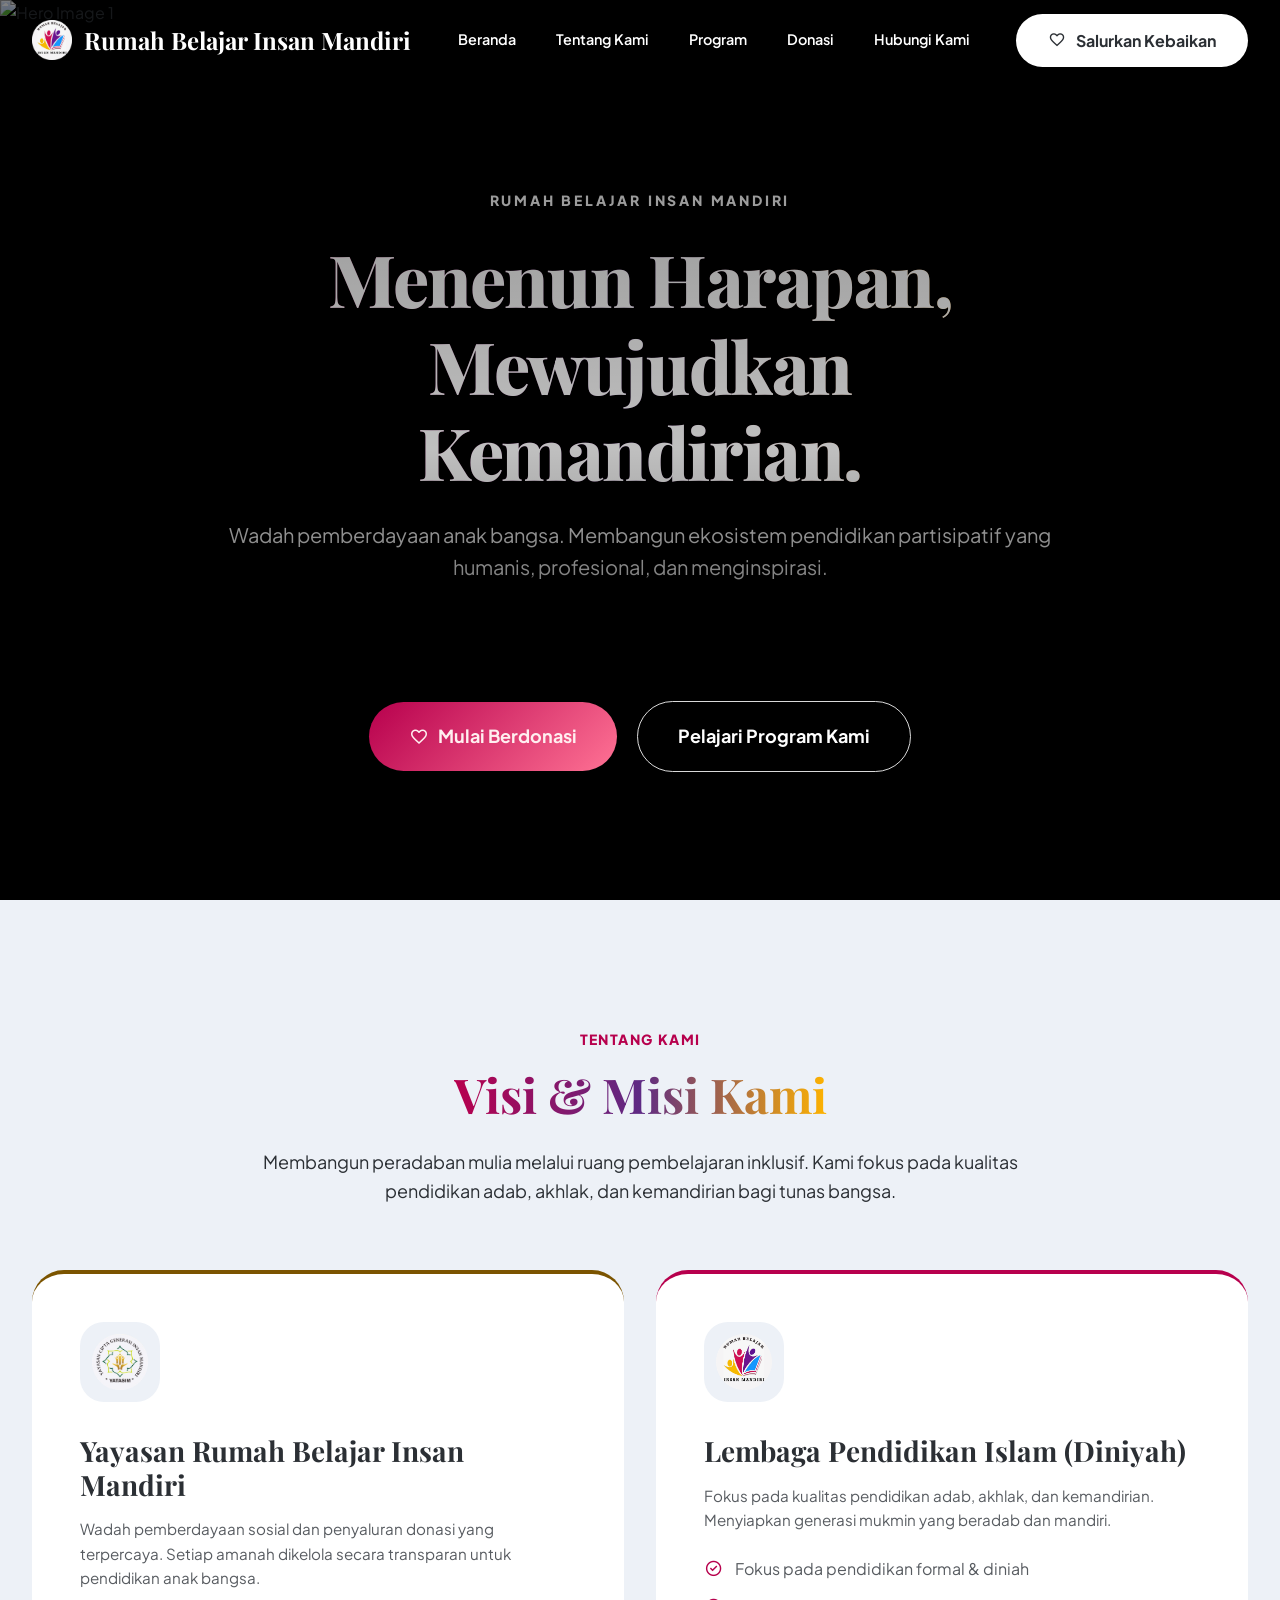
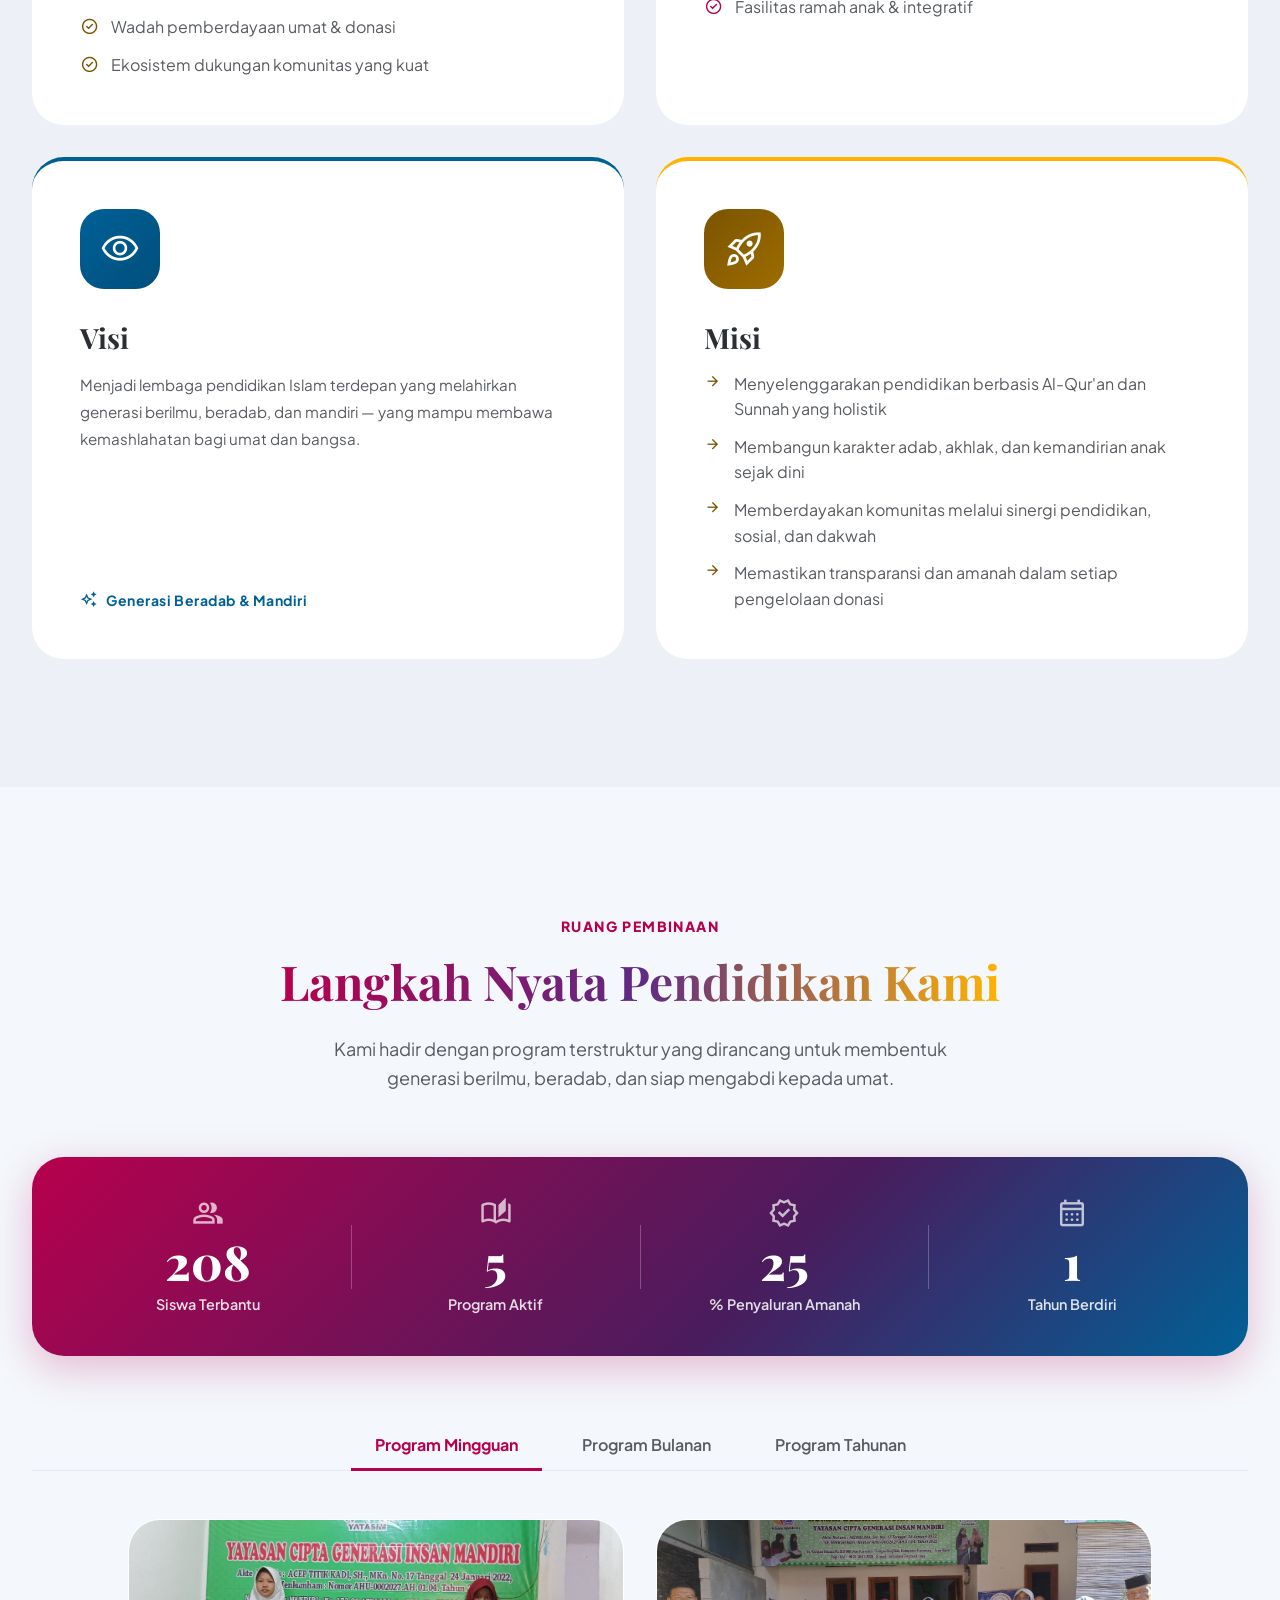
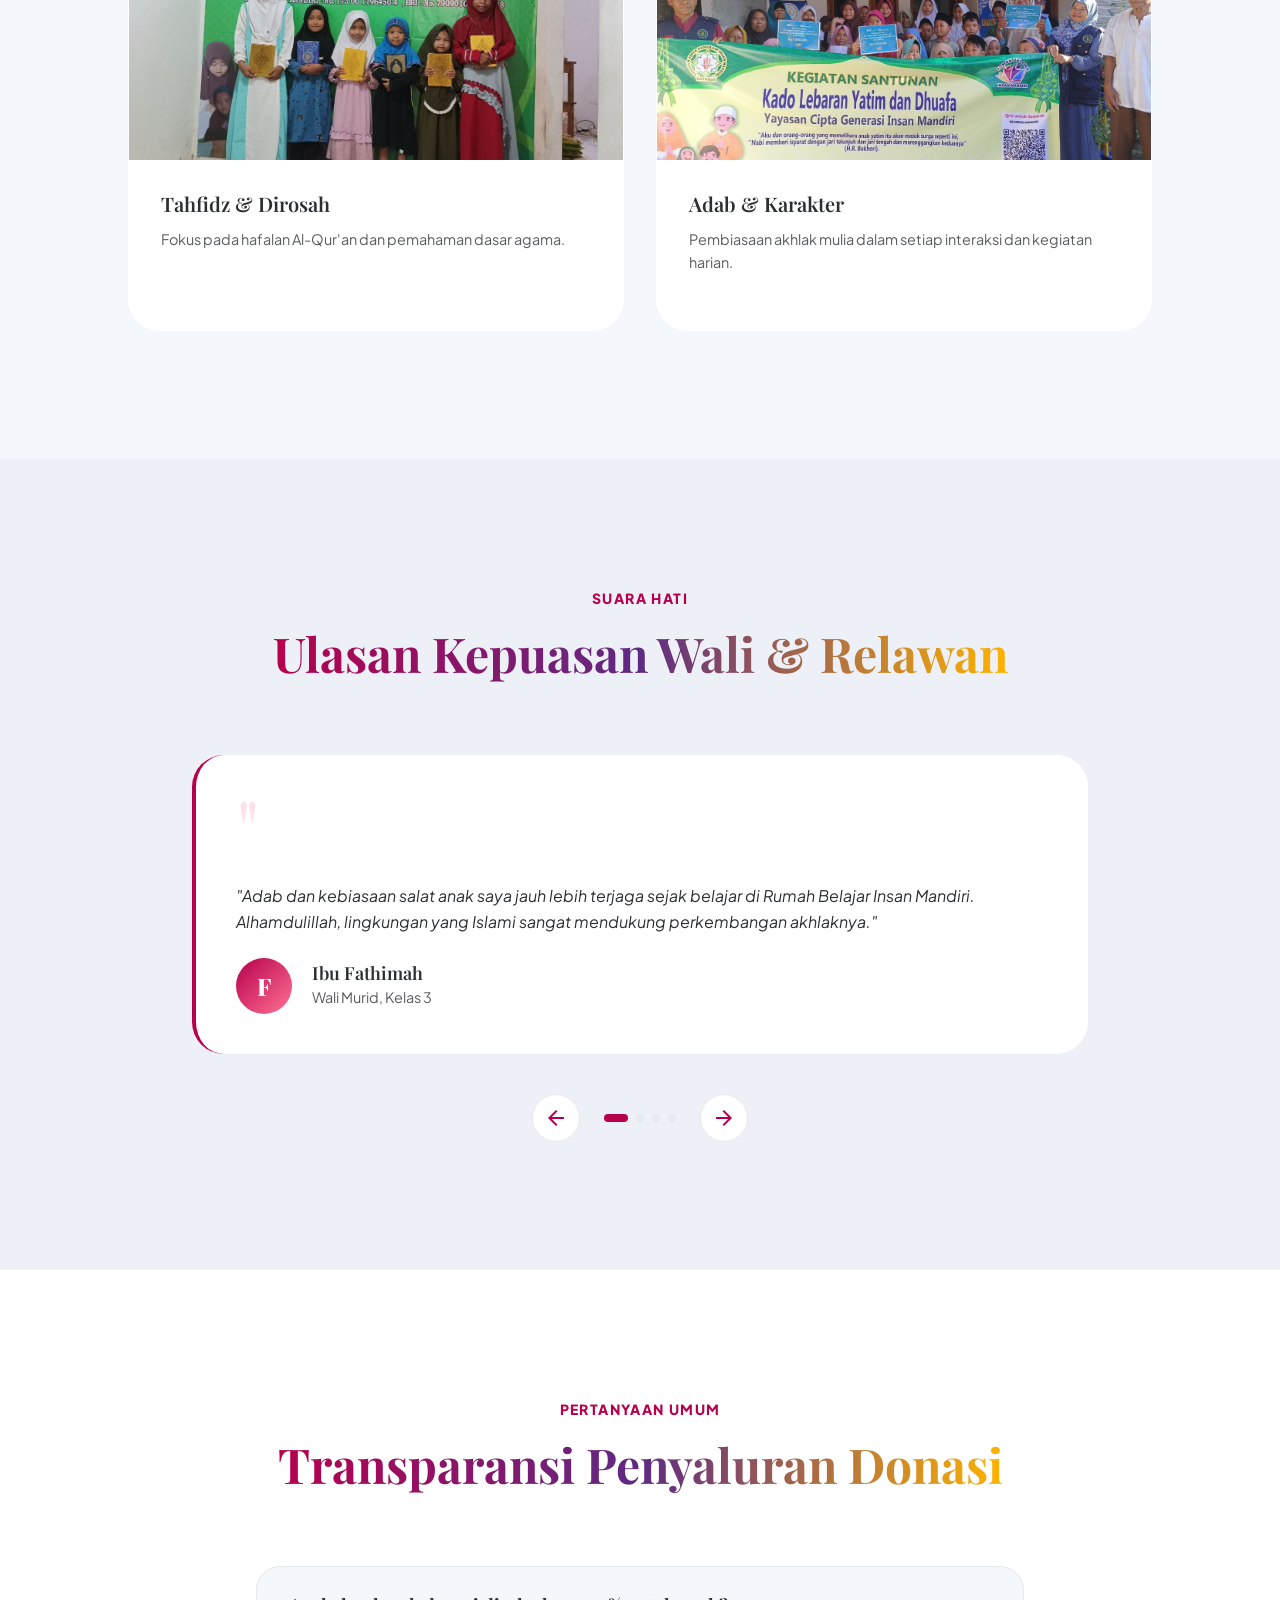
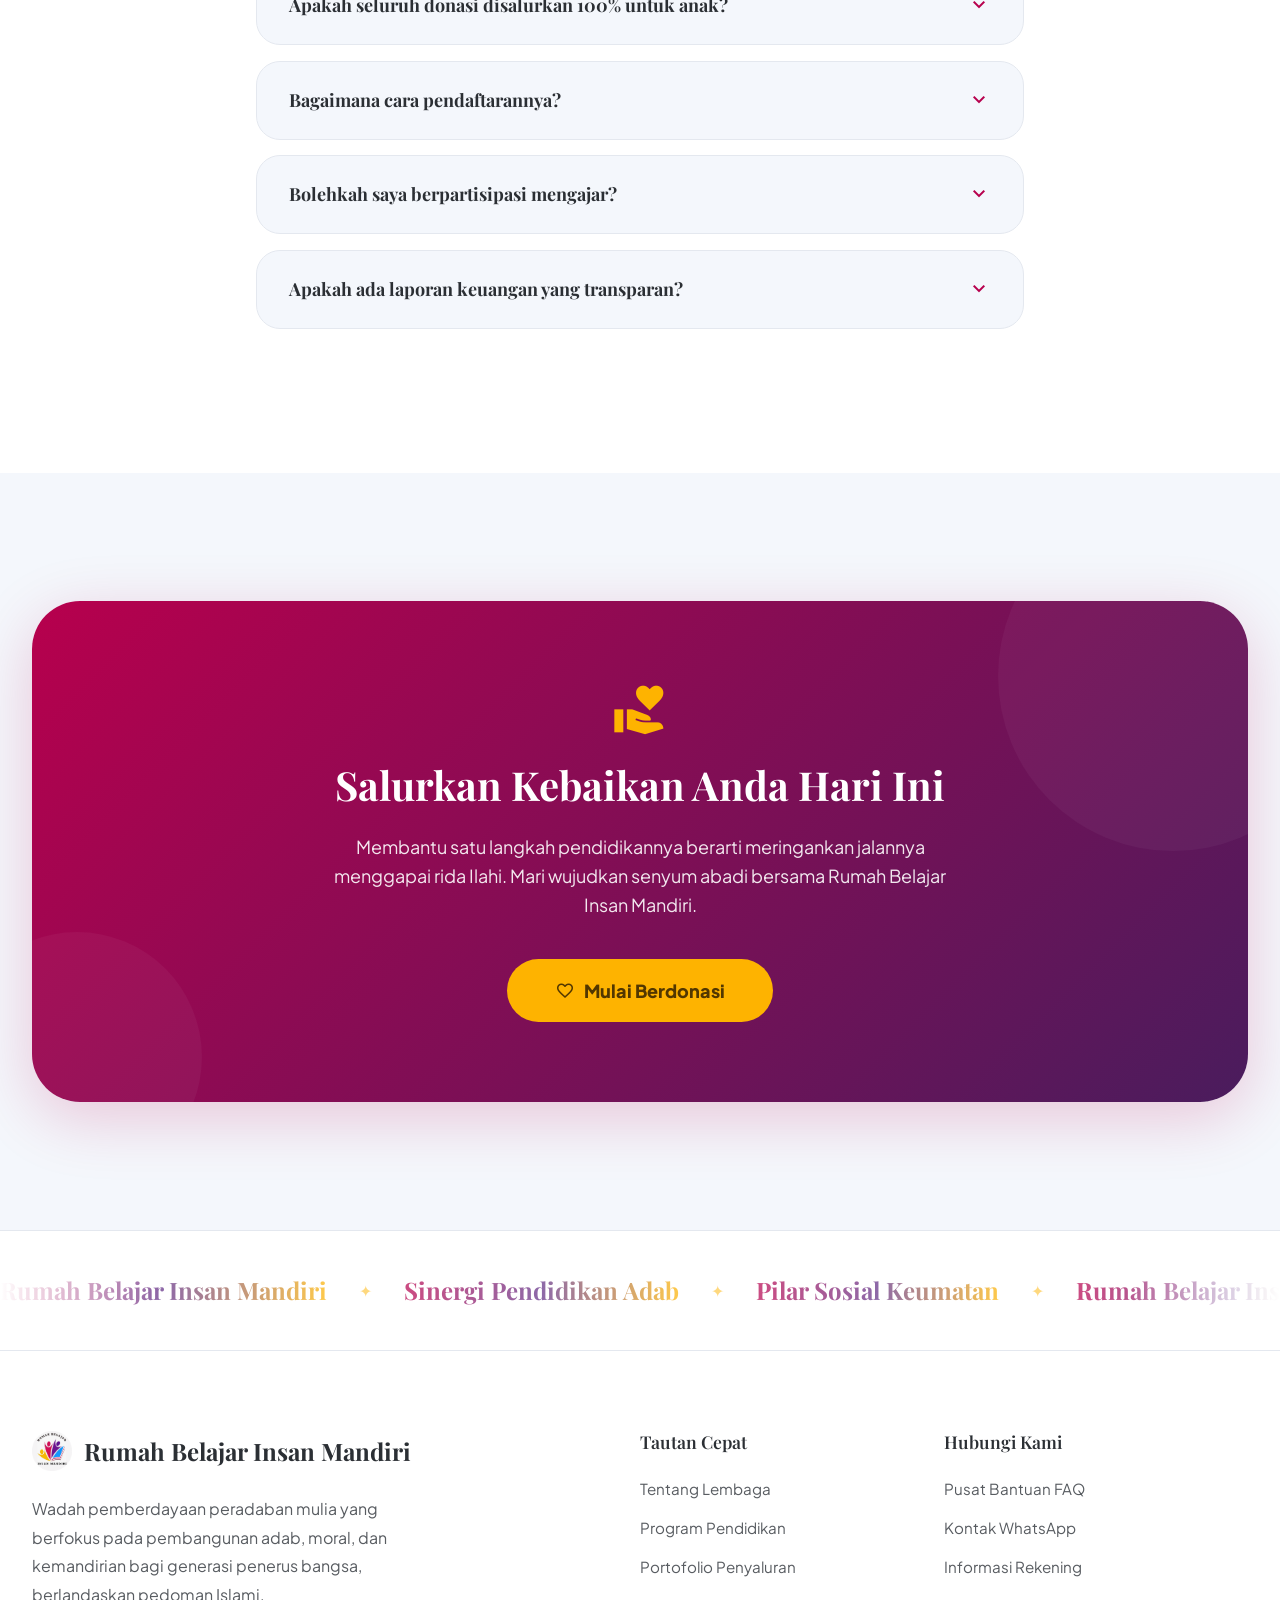
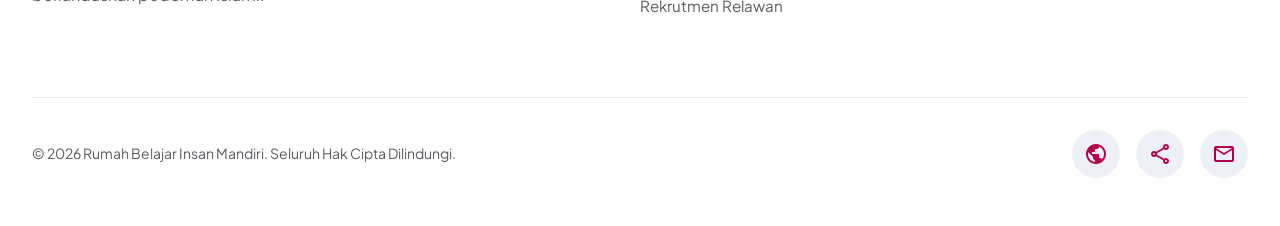
==== commit 3fcfb3eb: "Add files via upload" ====
--- a/index.html
+++ b/index.html
@@ -207,30 +207,20 @@
                     <div class="grid grid-cols-2 gap-8" style="max-width: 64rem; margin: 0 auto;">
                         <div class="program-card reveal delay-100">
                             <div class="program-image-wrapper">
-                                <div class="program-img-placeholder" style="background: linear-gradient(135deg, #1a1a2e 0%, #16213e 50%, #0f3460 100%);">
-                                    <span class="material-symbols-outlined" style="font-size: 4rem; color: rgba(255,255,255,0.6);">menu_book</span>
-                                    <p style="color: rgba(255,255,255,0.7); font-weight: 600; margin-top: 0.75rem;">Tahsin &amp; Tahfidz</p>
-                                </div>
+                                <img src="./WhatsApp%20Image%202026-04-05%20at%2021.05.31.jpeg" alt="Tahfidz & Dirosah">
                             </div>
                             <div class="program-content">
-                                <div class="program-badge">Setiap Akhir Pekan</div>
-                                <h4 style="margin-bottom: 0.75rem;">Tahsin &amp; Tahfidz Al-Qur'an</h4>
-                                <p class="text-on-surface-variant text-sm" style="margin-bottom: 1.5rem;">Pembinaan bacaan dan hafalan Al-Qur'an sesuai tajwid bersama asatidz berpengalaman setiap akhir pekan.</p>
-                                <button class="btn btn-outline" style="width: 100%; border: 1px solid var(--outline); padding: 0.75rem;">Baca Selengkapnya</button>
+                                <h4 style="margin-bottom: 0.75rem;">Tahfidz &amp; Dirosah</h4>
+                                <p class="text-on-surface-variant text-sm" style="margin-bottom: 1.5rem;">Fokus pada hafalan Al-Qur'an dan pemahaman dasar agama.</p>
                             </div>
                         </div>
                         <div class="program-card reveal delay-200">
                             <div class="program-image-wrapper">
-                                <div class="program-img-placeholder" style="background: linear-gradient(135deg, #0d2137 0%, #163c5a 50%, #1a5276 100%);">
-                                    <span class="material-symbols-outlined" style="font-size: 4rem; color: rgba(255,255,255,0.6);">science</span>
-                                    <p style="color: rgba(255,255,255,0.7); font-weight: 600; margin-top: 0.75rem;">Sains Terapan</p>
-                                </div>
+                                <img src="./WhatsApp%20Image%202026-04-05%20at%2021.05.36%20(1).jpeg" alt="Adab & Karakter">
                             </div>
                             <div class="program-content">
-                                <div class="program-badge">Setiap Pekan</div>
-                                <h4 style="margin-bottom: 0.75rem;">Langkah Mandiri (Sains)</h4>
-                                <p class="text-on-surface-variant text-sm" style="margin-bottom: 1.5rem;">Mengasah wawasan teknologi sebagai bekal syiar dan adaptasi kemandirian zaman bagi anak-anak.</p>
-                                <button class="btn btn-outline" style="width: 100%; border: 1px solid var(--outline); padding: 0.75rem;">Baca Selengkapnya</button>
+                                <h4 style="margin-bottom: 0.75rem;">Adab &amp; Karakter</h4>
+                                <p class="text-on-surface-variant text-sm" style="margin-bottom: 1.5rem;">Pembiasaan akhlak mulia dalam setiap interaksi dan kegiatan harian.</p>
                             </div>
                         </div>
                     </div>
@@ -238,67 +228,29 @@
 
                 <!-- Bulanan -->
                 <div class="tab-content" id="tab-bulanan" style="display: none;">
-                    <div class="grid grid-cols-2 gap-8" style="max-width: 64rem; margin: 0 auto;">
+                    <div class="grid grid-cols-1 gap-8" style="max-width: 32rem; margin: 0 auto;">
                         <div class="program-card">
                             <div class="program-image-wrapper">
-                                <div class="program-img-placeholder" style="background: linear-gradient(135deg, #1b1b2f 0%, #2d2b55 50%, #3d3580 100%);">
-                                    <span class="material-symbols-outlined" style="font-size: 4rem; color: rgba(255,255,255,0.6);">volunteer_activism</span>
-                                    <p style="color: rgba(255,255,255,0.7); font-weight: 600; margin-top: 0.75rem;">Bakti Sosial</p>
-                                </div>
+                                <img src="./WhatsApp%20Image%202026-04-05%20at%2021.05.35.jpeg" alt="Munaqosyah Rutin">
                             </div>
                             <div class="program-content">
-                                <div class="program-badge">Setiap Bulan</div>
-                                <h4 style="margin-bottom: 0.75rem;">Bakti Sosial Peduli Umat</h4>
-                                <p class="text-on-surface-variant text-sm" style="margin-bottom: 1.5rem;">Kegiatan rutin pembagian sembako dan bantuan pendidikan untuk keluarga prasejahtera.</p>
-                                <button class="btn btn-outline" style="width: 100%; border: 1px solid var(--outline); padding: 0.75rem;">Baca Selengkapnya</button>
-                            </div>
-                        </div>
+                                <h4 style="margin-bottom: 0.75rem;">Munaqosyah Rutin</h4>
+                                <p class="text-on-surface-variant text-sm" style="margin-bottom: 1.5rem;">Evaluasi capaian belajar bulanan untuk memastikan perkembangan santri tetap terpantau.</p>
+                            </div>
+                        </div>
+                    </div>
+                </div>
+
+                <!-- Tahunan -->
+                <div class="tab-content" id="tab-tahunan" style="display: none;">
+                    <div class="grid grid-cols-1 gap-8" style="max-width: 32rem; margin: 0 auto;">
                         <div class="program-card">
                             <div class="program-image-wrapper">
-                                <div class="program-img-placeholder" style="background: linear-gradient(135deg, #1a0a26 0%, #331a4a 50%, #4a2570 100%);">
-                                    <span class="material-symbols-outlined" style="font-size: 4rem; color: rgba(255,255,255,0.6);">family_restroom</span>
-                                    <p style="color: rgba(255,255,255,0.7); font-weight: 600; margin-top: 0.75rem;">Parenting Islami</p>
-                                </div>
+                                <img src="./WhatsApp%20Image%202026-04-05%20at%2021.05.34.jpeg" alt="Rihlah & Outbound">
                             </div>
                             <div class="program-content">
-                                <div class="program-badge">Bulanan</div>
-                                <h4 style="margin-bottom: 0.75rem;">Kajian Parenting Islami</h4>
-                                <p class="text-on-surface-variant text-sm" style="margin-bottom: 1.5rem;">Membekali wali murid dengan ilmu pengasuhan anak secara Islami agar selaras antara sekolah dan rumah.</p>
-                                <button class="btn btn-outline" style="width: 100%; border: 1px solid var(--outline); padding: 0.75rem;">Baca Selengkapnya</button>
-                            </div>
-                        </div>
-                    </div>
-                </div>
-
-                <!-- Tahunan -->
-                <div class="tab-content" id="tab-tahunan" style="display: none;">
-                    <div class="grid grid-cols-2 gap-8" style="max-width: 64rem; margin: 0 auto;">
-                        <div class="program-card">
-                            <div class="program-image-wrapper">
-                                <div class="program-img-placeholder" style="background: linear-gradient(135deg, #162026 0%, #1a3540 50%, #1e4d5e 100%);">
-                                    <span class="material-symbols-outlined" style="font-size: 4rem; color: rgba(255,255,255,0.6);">mosque</span>
-                                    <p style="color: rgba(255,255,255,0.7); font-weight: 600; margin-top: 0.75rem;">Ramadhan</p>
-                                </div>
-                            </div>
-                            <div class="program-content">
-                                <div class="program-badge">Tahunan</div>
-                                <h4 style="margin-bottom: 0.75rem;">Semarak Ramadhan Berkah</h4>
-                                <p class="text-on-surface-variant text-sm" style="margin-bottom: 1.5rem;">Pesantren kilat, ifthar jama'i, dan i'tikaf bersama untuk memaksimalkan ibadah di bulan rahmat.</p>
-                                <button class="btn btn-outline" style="width: 100%; border: 1px solid var(--outline); padding: 0.75rem;">Baca Selengkapnya</button>
-                            </div>
-                        </div>
-                        <div class="program-card">
-                            <div class="program-image-wrapper">
-                                <div class="program-img-placeholder" style="background: linear-gradient(135deg, #1a2600 0%, #2d4000 50%, #3f5900 100%);">
-                                    <span class="material-symbols-outlined" style="font-size: 4rem; color: rgba(255,255,255,0.6);">school</span>
-                                    <p style="color: rgba(255,255,255,0.7); font-weight: 600; margin-top: 0.75rem;">Wisuda Santri</p>
-                                </div>
-                            </div>
-                            <div class="program-content">
-                                <div class="program-badge">Tahunan</div>
-                                <h4 style="margin-bottom: 0.75rem;">Wisuda &amp; Panggung Adab</h4>
-                                <p class="text-on-surface-variant text-sm" style="margin-bottom: 1.5rem;">Ajang apresiasi tahunan di mana santri menunjukkan hafalan, adab, serta keterampilan.</p>
-                                <button class="btn btn-outline" style="width: 100%; border: 1px solid var(--outline); padding: 0.75rem;">Baca Selengkapnya</button>
+                                <h4 style="margin-bottom: 0.75rem;">Rihlah &amp; Outbound</h4>
+                                <p class="text-on-surface-variant text-sm" style="margin-bottom: 1.5rem;">Kegiatan luar ruangan untuk tadabbur alam dan mempererat ukhuwah.</p>
                             </div>
                         </div>
                     </div>
